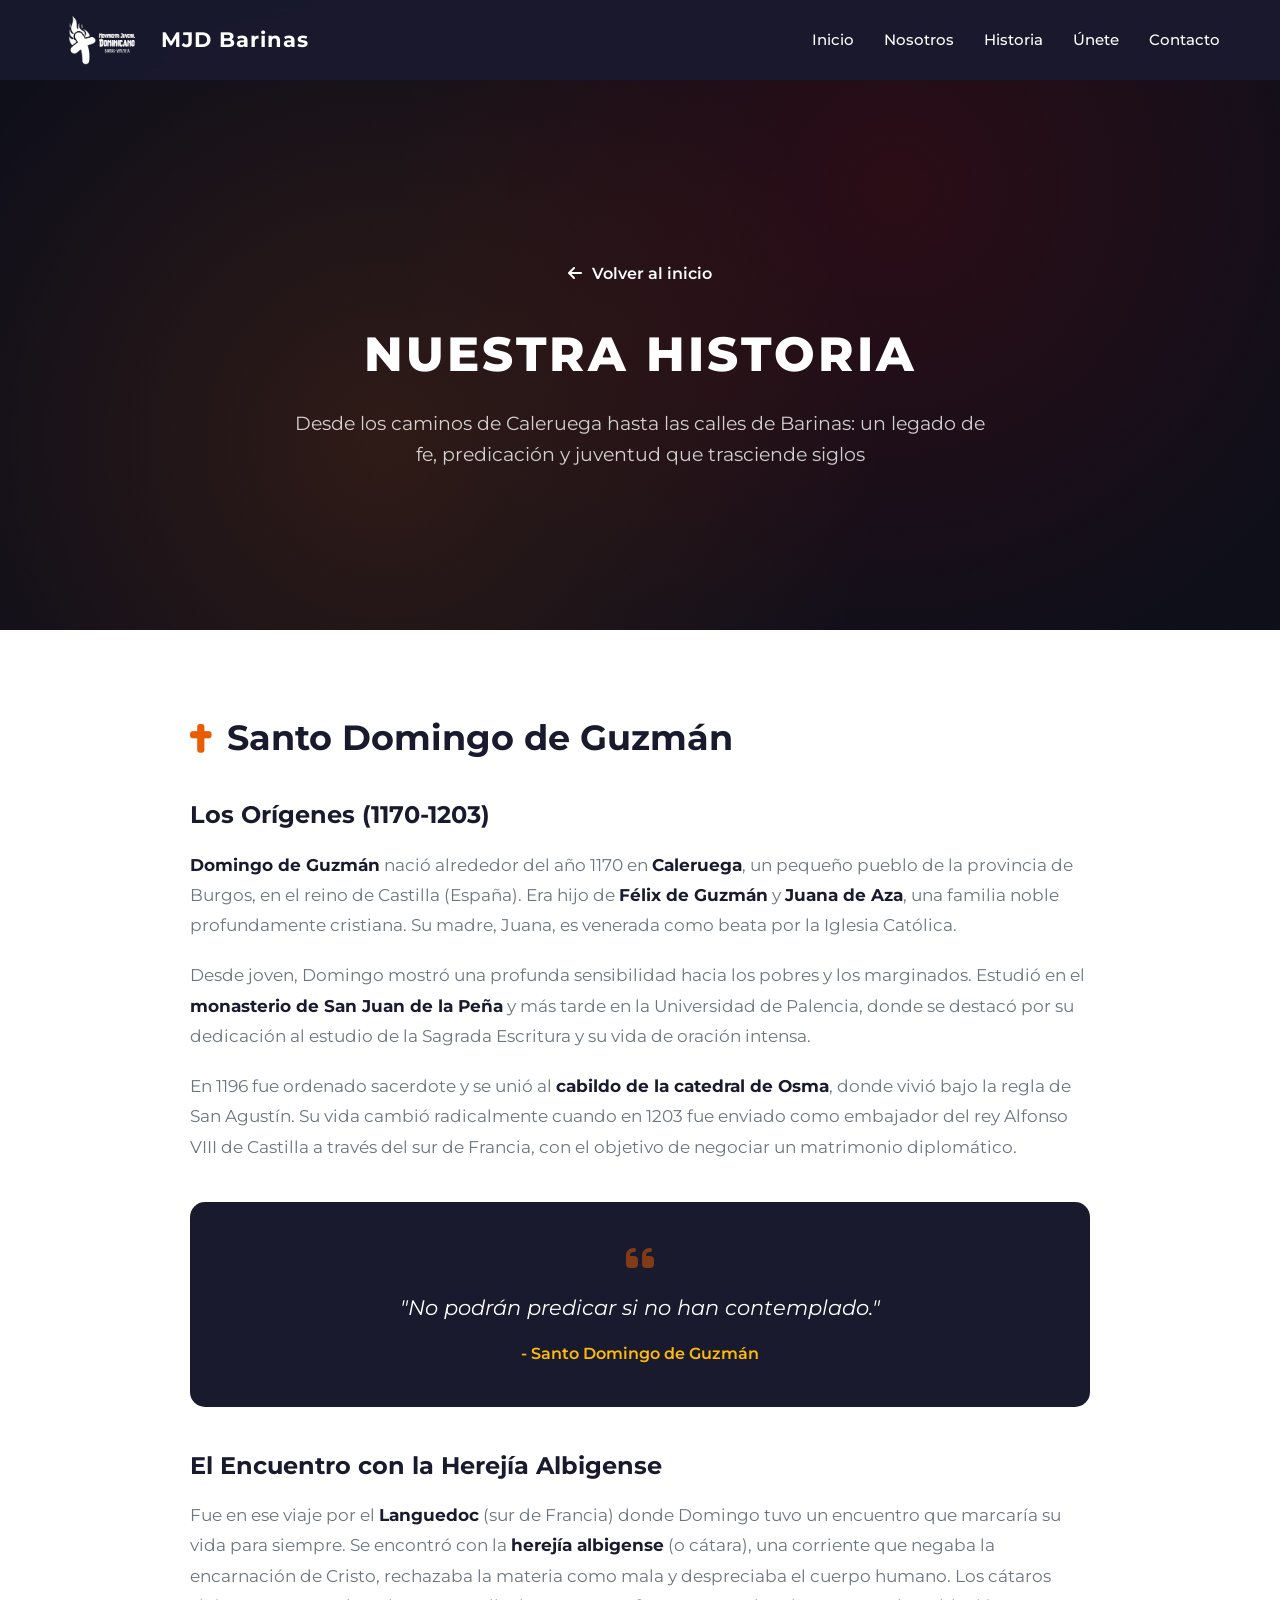
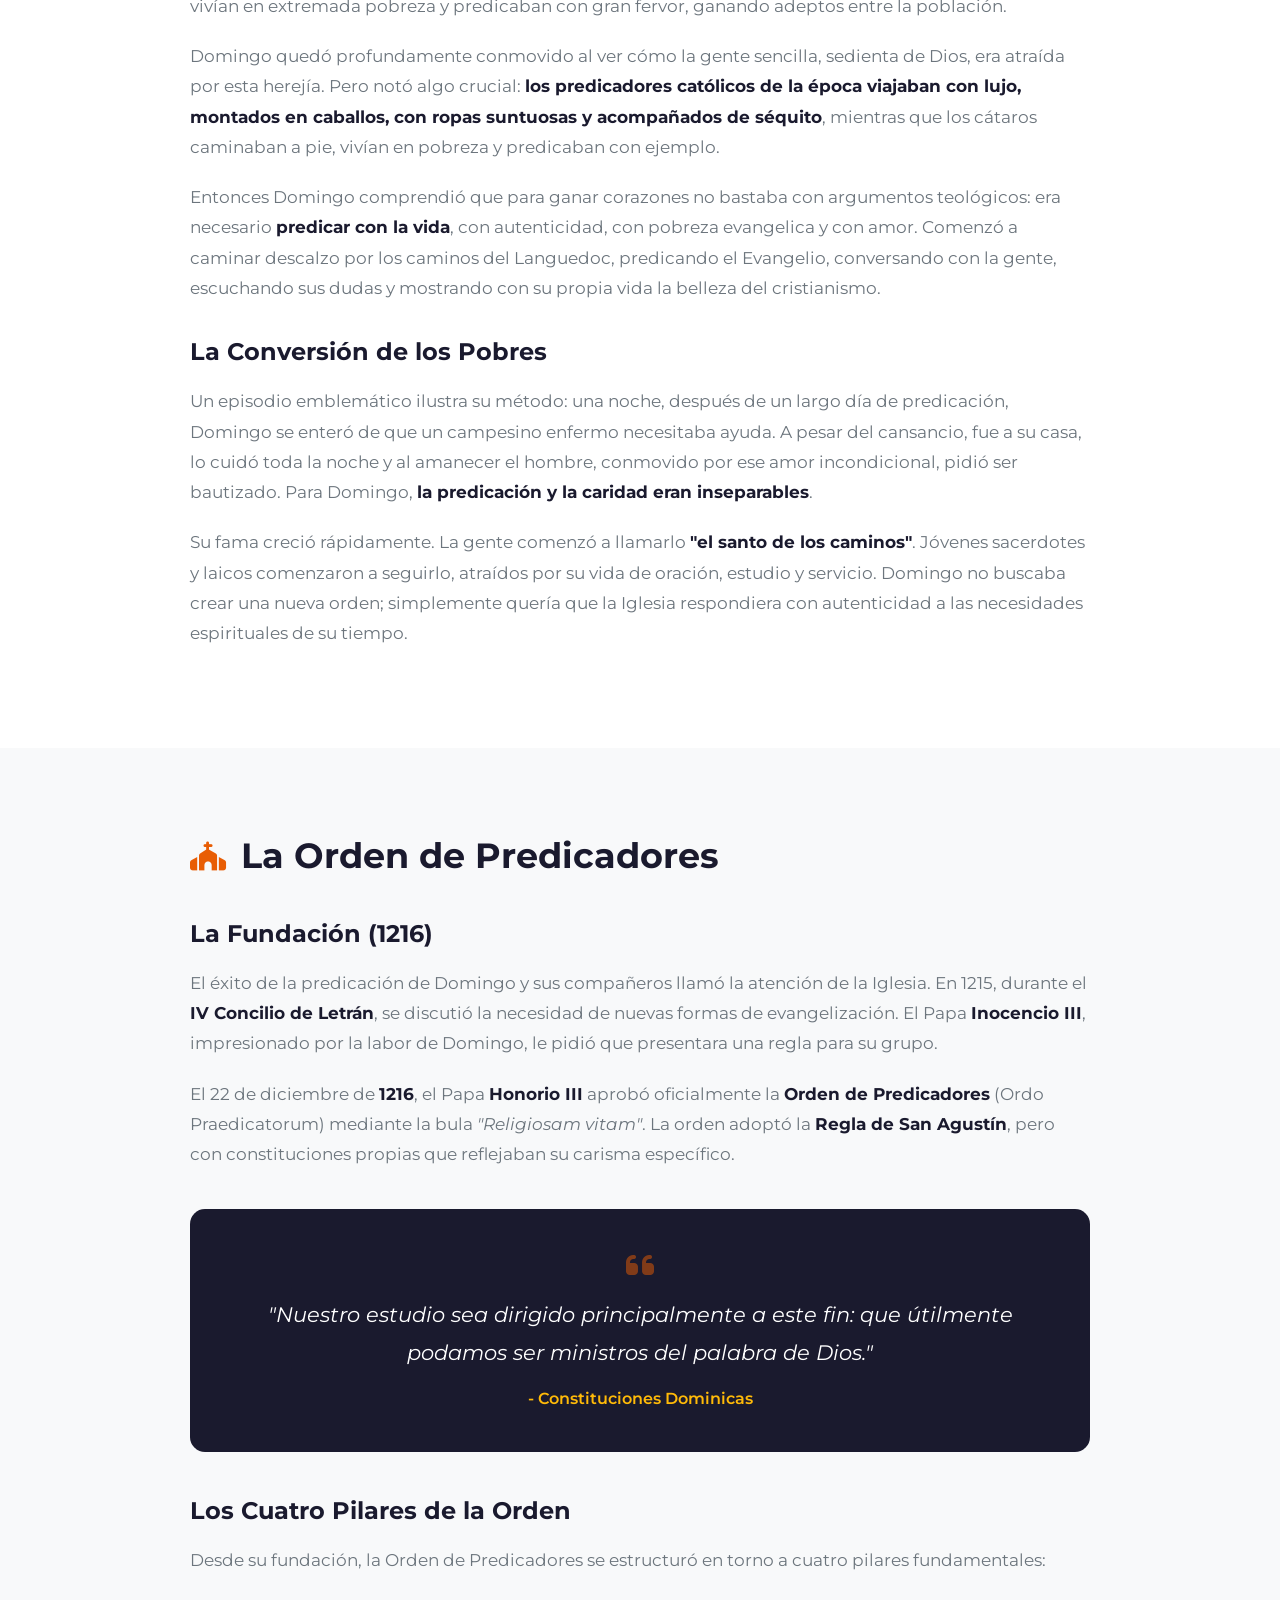
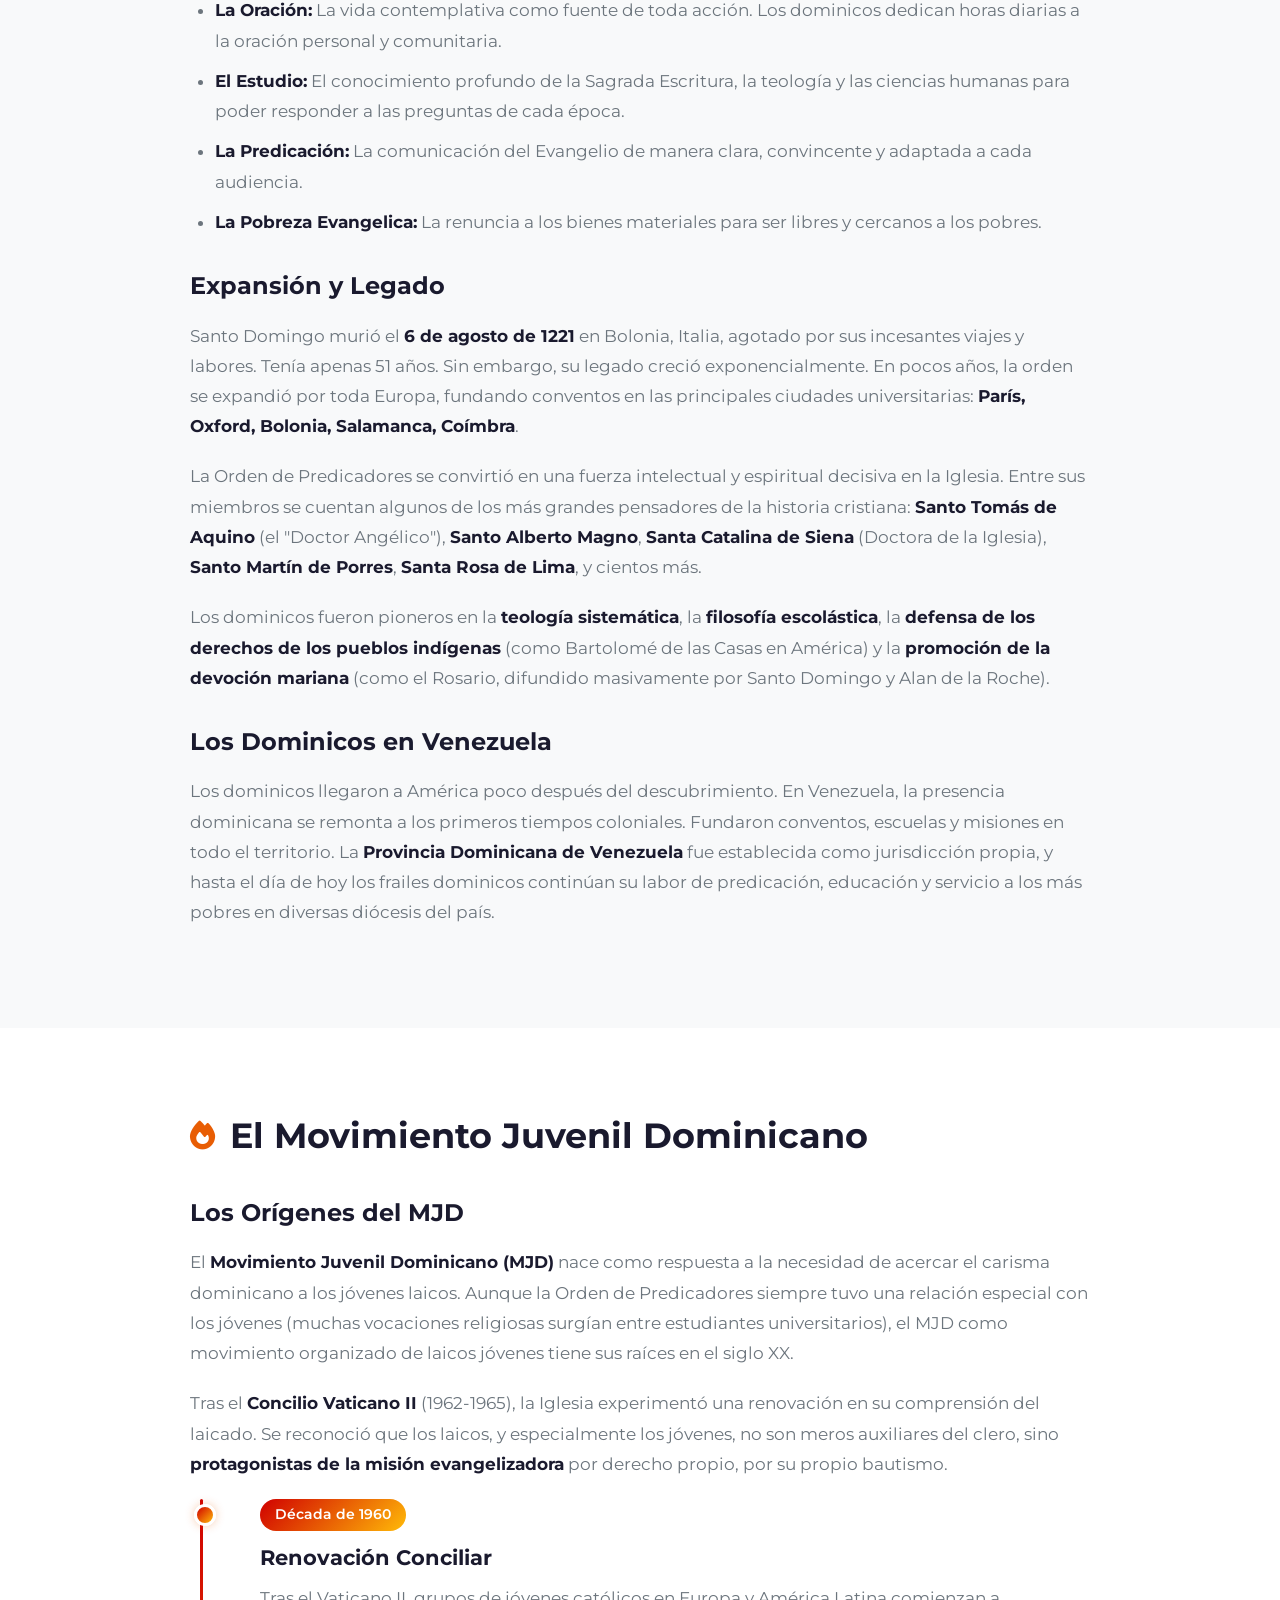
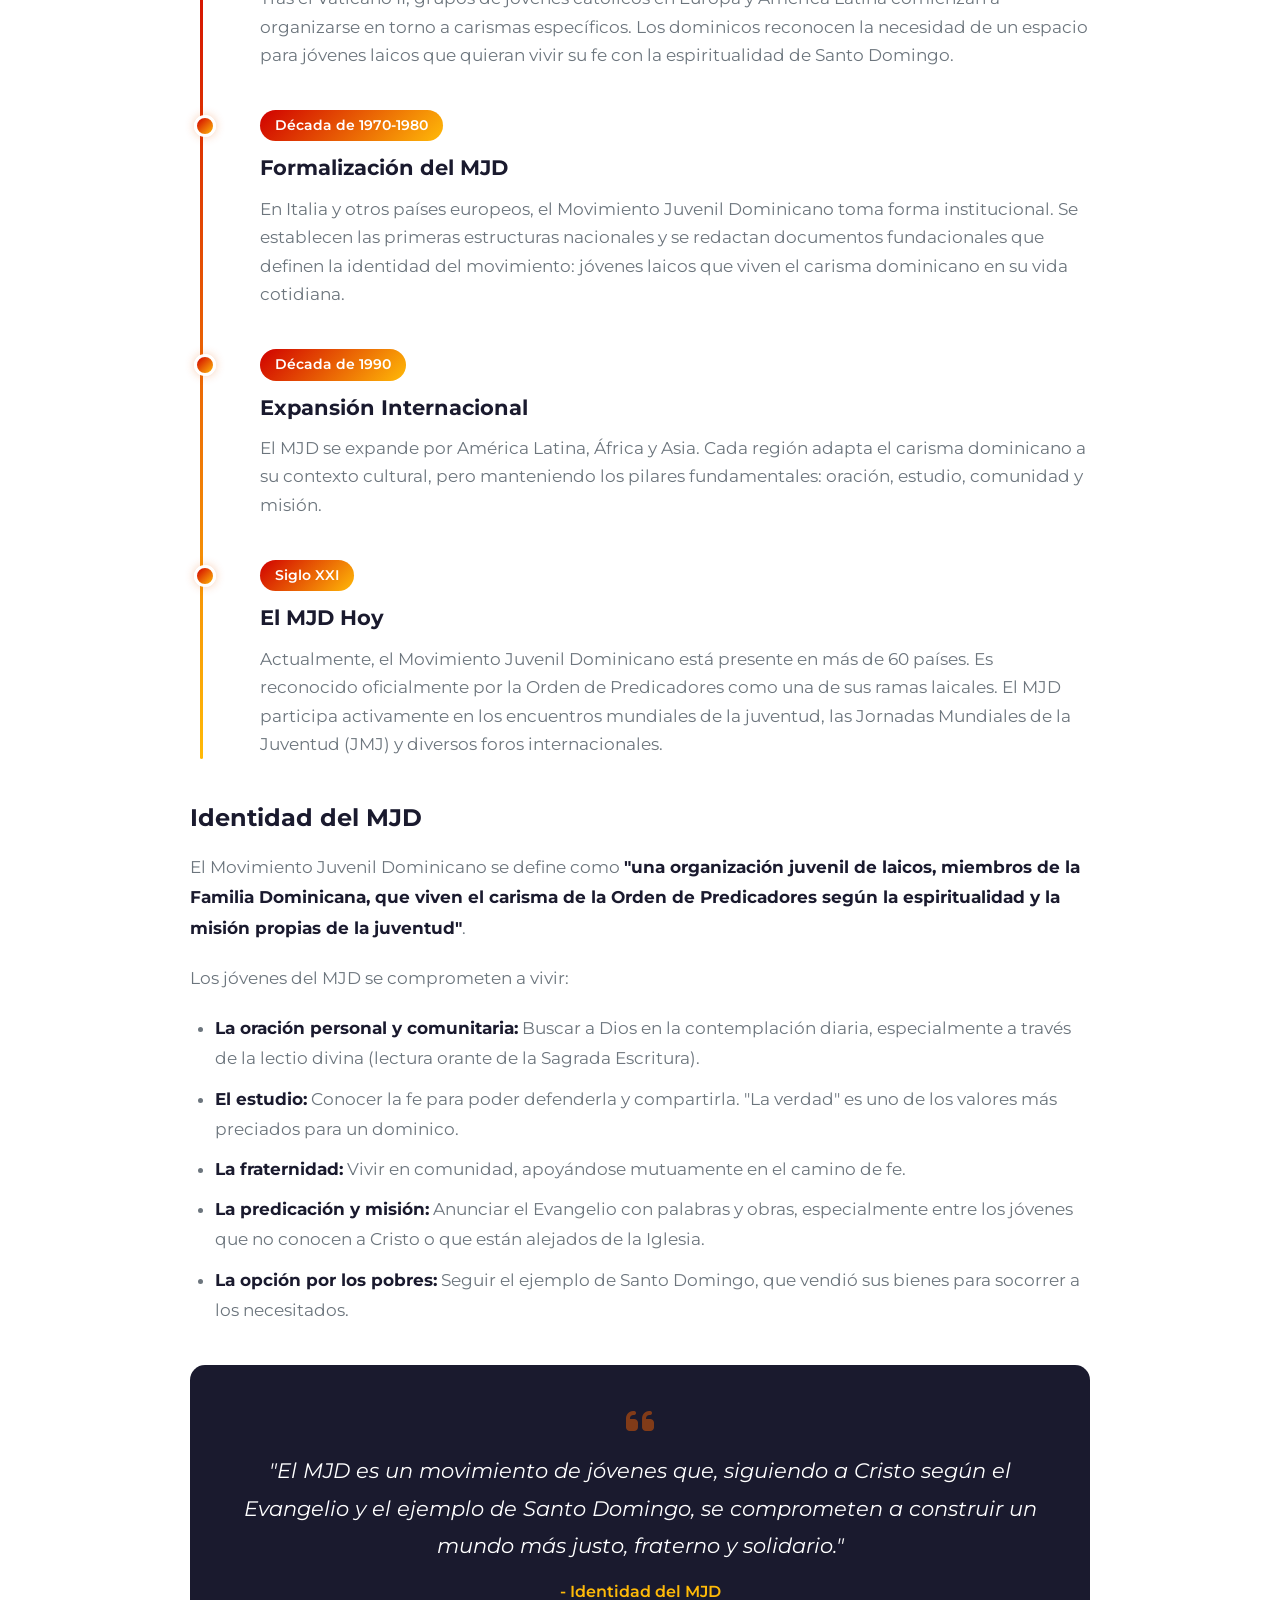
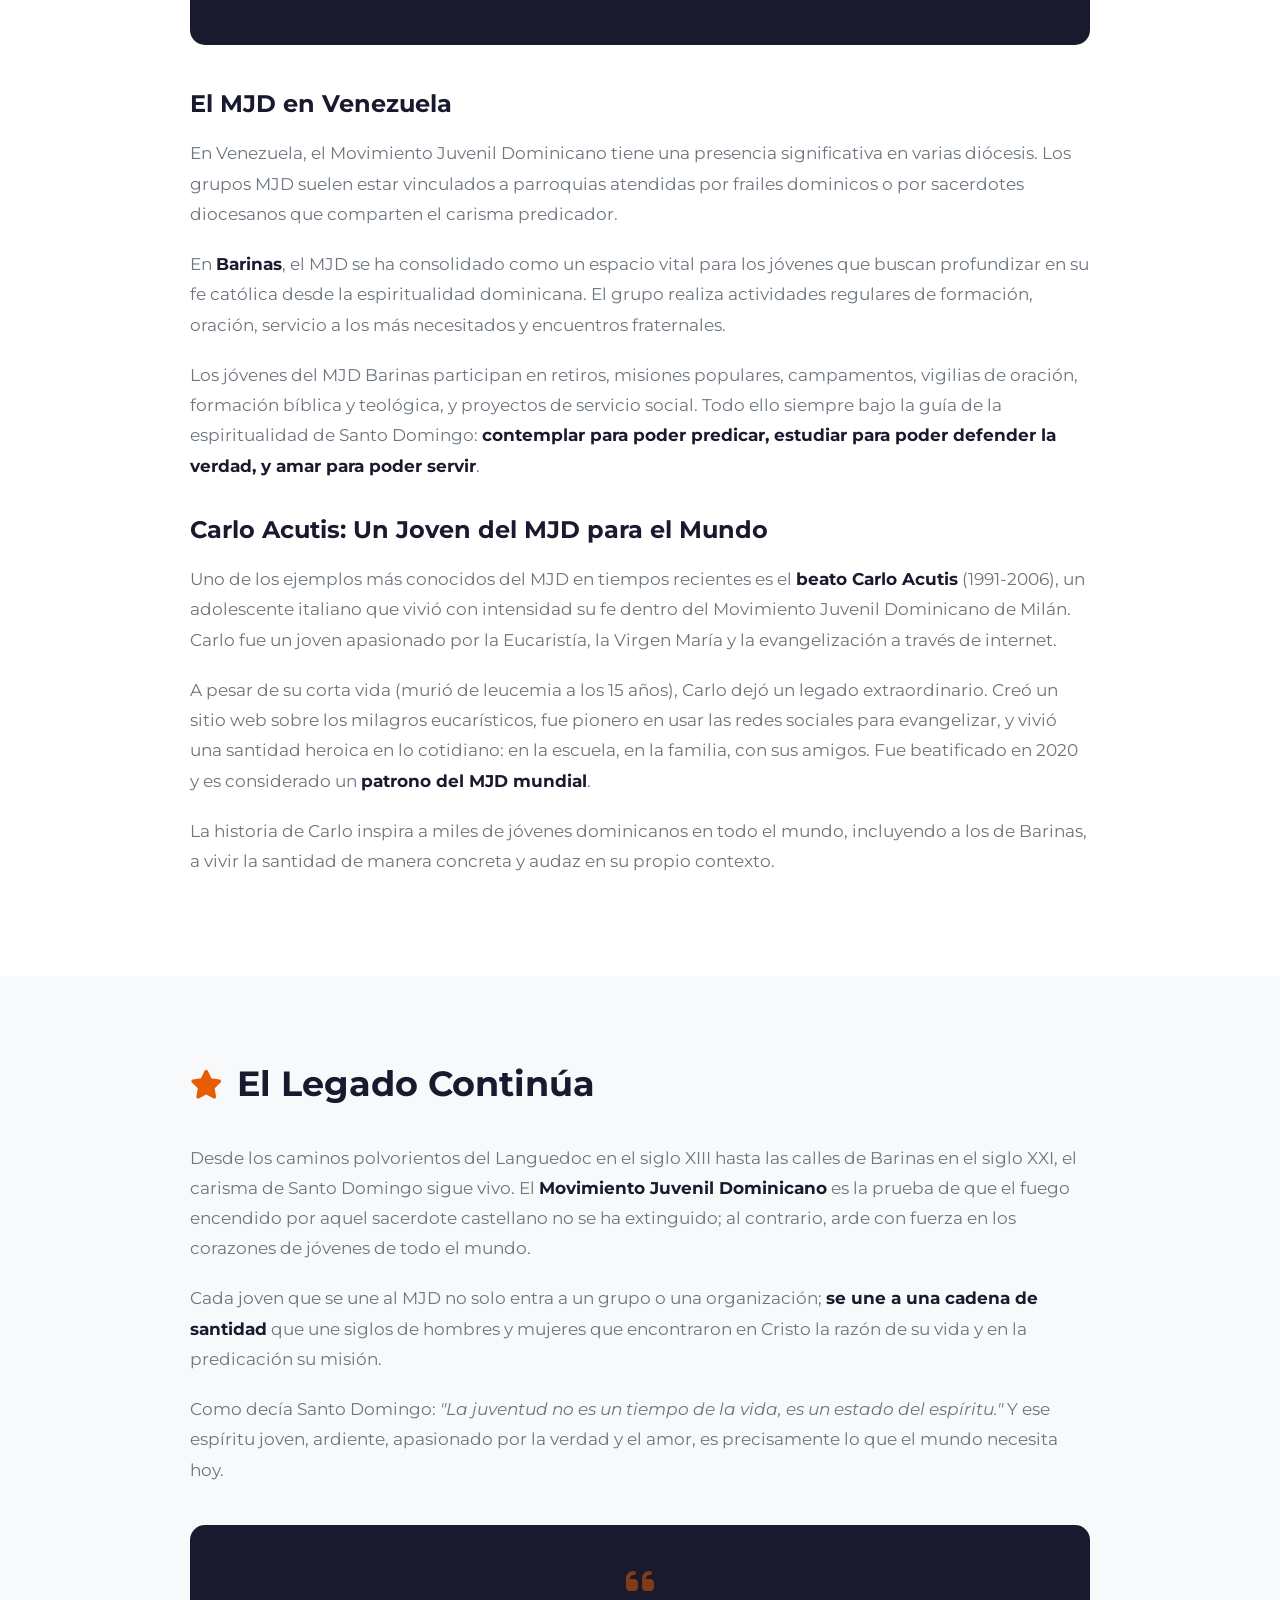
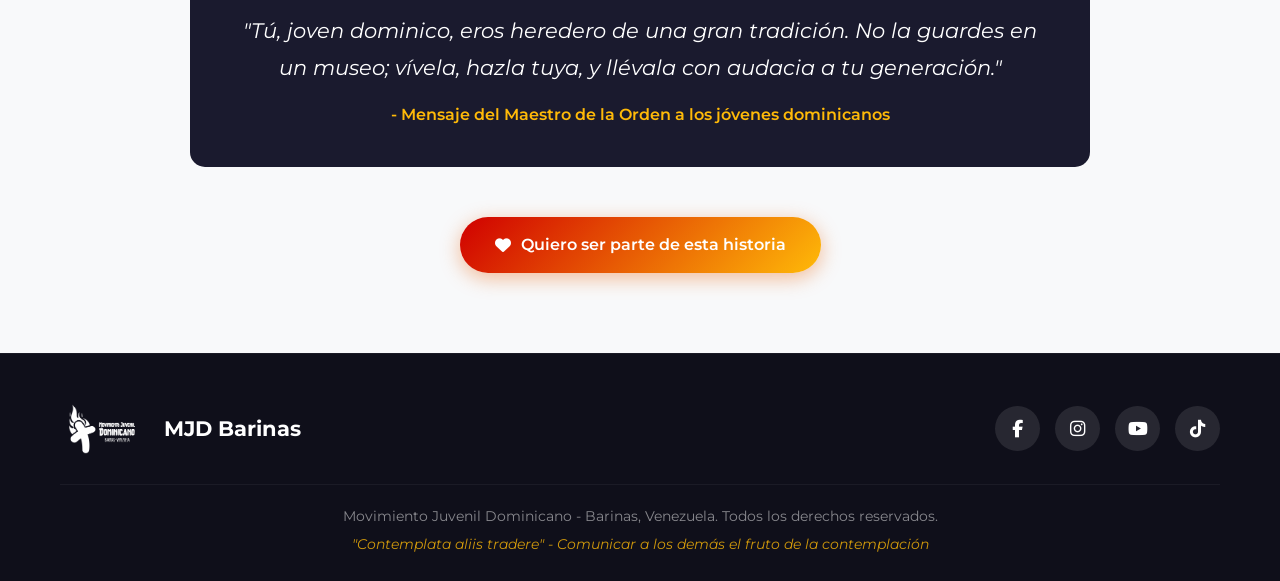
==== historia.html @ afd15b1e "Add files via upload" ====
<!DOCTYPE html>
<html lang="es">
<head>
    <meta charset="UTF-8">
    <meta name="viewport" content="width=device-width, initial-scale=1.0">
    <title>Historia - MJD Barinas</title>
    <link rel="stylesheet" href="styles.css">
    <link href="https://fonts.googleapis.com/css2?family=Montserrat:wght@300;400;600;700;800&display=swap" rel="stylesheet">
    <link rel="stylesheet" href="https://cdnjs.cloudflare.com/ajax/libs/font-awesome/6.4.0/css/all.min.css">
</head>
<body>
    <!-- Navegación -->
    <nav class="navbar">
        <div class="nav-container">
            <div class="nav-logo">
                <img src="Logo.png" alt="MJD Logo" class="logo-img">
                <span class="logo-text">MJD Barinas</span>
            </div>
            <ul class="nav-menu">
                <li><a href="index.html">Inicio</a></li>
                <li><a href="index.html#nosotros">Nosotros</a></li>
                <li><a href="historia.html">Historia</a></li>
                <li><a href="index.html#unirse">Únete</a></li>
                <li><a href="index.html#contacto">Contacto</a></li>
            </ul>
            <div class="hamburger">
                <span class="bar"></span>
                <span class="bar"></span>
                <span class="bar"></span>
            </div>
        </div>
    </nav>

    <!-- Hero de Historia -->
    <section class="historia-hero">
        <div class="hero-overlay"></div>
        <div class="historia-hero-content">
            <a href="index.html" class="back-btn">
                <i class="fas fa-arrow-left"></i> Volver al inicio
            </a>
            <h1>Nuestra Historia</h1>
            <p>Desde los caminos de Caleruega hasta las calles de Barinas: un legado de fe, predicación y juventud que trasciende siglos</p>
        </div>
    </section>

    <!-- Sección 1: Santo Domingo de Guzmán -->
    <section class="historia-section">
        <div class="container">
            <div class="historia-content">
                <h2><i class="fas fa-cross"></i> Santo Domingo de Guzmán</h2>
                
                <h3>Los Orígenes (1170-1203)</h3>
                <p>
                    <strong>Domingo de Guzmán</strong> nació alrededor del año 1170 en <strong>Caleruega</strong>, un pequeño pueblo de la provincia de Burgos, en el reino de Castilla (España). Era hijo de <strong>Félix de Guzmán</strong> y <strong>Juana de Aza</strong>, una familia noble profundamente cristiana. Su madre, Juana, es venerada como beata por la Iglesia Católica.
                </p>
                <p>
                    Desde joven, Domingo mostró una profunda sensibilidad hacia los pobres y los marginados. Estudió en el <strong>monasterio de San Juan de la Peña</strong> y más tarde en la Universidad de Palencia, donde se destacó por su dedicación al estudio de la Sagrada Escritura y su vida de oración intensa.
                </p>
                <p>
                    En 1196 fue ordenado sacerdote y se unió al <strong>cabildo de la catedral de Osma</strong>, donde vivió bajo la regla de San Agustín. Su vida cambió radicalmente cuando en 1203 fue enviado como embajador del rey Alfonso VIII de Castilla a través del sur de Francia, con el objetivo de negociar un matrimonio diplomático.
                </p>

                <div class="historia-quote">
                    <i class="fas fa-quote-left"></i>
                    <p>"No podrán predicar si no han contemplado."</p>
                    <span>- Santo Domingo de Guzmán</span>
                </div>

                <h3>El Encuentro con la Herejía Albigense</h3>
                <p>
                    Fue en ese viaje por el <strong>Languedoc</strong> (sur de Francia) donde Domingo tuvo un encuentro que marcaría su vida para siempre. Se encontró con la <strong>herejía albigense</strong> (o cátara), una corriente que negaba la encarnación de Cristo, rechazaba la materia como mala y despreciaba el cuerpo humano. Los cátaros vivían en extremada pobreza y predicaban con gran fervor, ganando adeptos entre la población.
                </p>
                <p>
                    Domingo quedó profundamente conmovido al ver cómo la gente sencilla, sedienta de Dios, era atraída por esta herejía. Pero notó algo crucial: <strong>los predicadores católicos de la época viajaban con lujo, montados en caballos, con ropas suntuosas y acompañados de séquito</strong>, mientras que los cátaros caminaban a pie, vivían en pobreza y predicaban con ejemplo.
                </p>
                <p>
                    Entonces Domingo comprendió que para ganar corazones no bastaba con argumentos teológicos: era necesario <strong>predicar con la vida</strong>, con autenticidad, con pobreza evangelica y con amor. Comenzó a caminar descalzo por los caminos del Languedoc, predicando el Evangelio, conversando con la gente, escuchando sus dudas y mostrando con su propia vida la belleza del cristianismo.
                </p>

                <h3>La Conversión de los Pobres</h3>
                <p>
                    Un episodio emblemático ilustra su método: una noche, después de un largo día de predicación, Domingo se enteró de que un campesino enfermo necesitaba ayuda. A pesar del cansancio, fue a su casa, lo cuidó toda la noche y al amanecer el hombre, conmovido por ese amor incondicional, pidió ser bautizado. Para Domingo, <strong>la predicación y la caridad eran inseparables</strong>.
                </p>
                <p>
                    Su fama creció rápidamente. La gente comenzó a llamarlo <strong>"el santo de los caminos"</strong>. Jóvenes sacerdotes y laicos comenzaron a seguirlo, atraídos por su vida de oración, estudio y servicio. Domingo no buscaba crear una nueva orden; simplemente quería que la Iglesia respondiera con autenticidad a las necesidades espirituales de su tiempo.
                </p>
            </div>
        </div>
    </section>

    <!-- Sección 2: La Orden de Predicadores -->
    <section class="historia-section">
        <div class="container">
            <div class="historia-content">
                <h2><i class="fas fa-church"></i> La Orden de Predicadores</h2>

                <h3>La Fundación (1216)</h3>
                <p>
                    El éxito de la predicación de Domingo y sus compañeros llamó la atención de la Iglesia. En 1215, durante el <strong>IV Concilio de Letrán</strong>, se discutió la necesidad de nuevas formas de evangelización. El Papa <strong>Inocencio III</strong>, impresionado por la labor de Domingo, le pidió que presentara una regla para su grupo.
                </p>
                <p>
                    El 22 de diciembre de <strong>1216</strong>, el Papa <strong>Honorio III</strong> aprobó oficialmente la <strong>Orden de Predicadores</strong> (Ordo Praedicatorum) mediante la bula <em>"Religiosam vitam"</em>. La orden adoptó la <strong>Regla de San Agustín</strong>, pero con constituciones propias que reflejaban su carisma específico.
                </p>

                <div class="historia-quote">
                    <i class="fas fa-quote-left"></i>
                    <p>"Nuestro estudio sea dirigido principalmente a este fin: que útilmente podamos ser ministros del palabra de Dios."</p>
                    <span>- Constituciones Dominicas</span>
                </div>

                <h3>Los Cuatro Pilares de la Orden</h3>
                <p>Desde su fundación, la Orden de Predicadores se estructuró en torno a cuatro pilares fundamentales:</p>
                <ul>
                    <li><strong>La Oración:</strong> La vida contemplativa como fuente de toda acción. Los dominicos dedican horas diarias a la oración personal y comunitaria.</li>
                    <li><strong>El Estudio:</strong> El conocimiento profundo de la Sagrada Escritura, la teología y las ciencias humanas para poder responder a las preguntas de cada época.</li>
                    <li><strong>La Predicación:</strong> La comunicación del Evangelio de manera clara, convincente y adaptada a cada audiencia.</li>
                    <li><strong>La Pobreza Evangelica:</strong> La renuncia a los bienes materiales para ser libres y cercanos a los pobres.</li>
                </ul>

                <h3>Expansión y Legado</h3>
                <p>
                    Santo Domingo murió el <strong>6 de agosto de 1221</strong> en Bolonia, Italia, agotado por sus incesantes viajes y labores. Tenía apenas 51 años. Sin embargo, su legado creció exponencialmente. En pocos años, la orden se expandió por toda Europa, fundando conventos en las principales ciudades universitarias: <strong>París, Oxford, Bolonia, Salamanca, Coímbra</strong>.
                </p>
                <p>
                    La Orden de Predicadores se convirtió en una fuerza intelectual y espiritual decisiva en la Iglesia. Entre sus miembros se cuentan algunos de los más grandes pensadores de la historia cristiana: <strong>Santo Tomás de Aquino</strong> (el "Doctor Angélico"), <strong>Santo Alberto Magno</strong>, <strong>Santa Catalina de Siena</strong> (Doctora de la Iglesia), <strong>Santo Martín de Porres</strong>, <strong>Santa Rosa de Lima</strong>, y cientos más.
                </p>
                <p>
                    Los dominicos fueron pioneros en la <strong>teología sistemática</strong>, la <strong>filosofía escolástica</strong>, la <strong>defensa de los derechos de los pueblos indígenas</strong> (como Bartolomé de las Casas en América) y la <strong>promoción de la devoción mariana</strong> (como el Rosario, difundido masivamente por Santo Domingo y Alan de la Roche).
                </p>

                <h3>Los Dominicos en Venezuela</h3>
                <p>
                    Los dominicos llegaron a América poco después del descubrimiento. En Venezuela, la presencia dominicana se remonta a los primeros tiempos coloniales. Fundaron conventos, escuelas y misiones en todo el territorio. La <strong>Provincia Dominicana de Venezuela</strong> fue establecida como jurisdicción propia, y hasta el día de hoy los frailes dominicos continúan su labor de predicación, educación y servicio a los más pobres en diversas diócesis del país.
                </p>
            </div>
        </div>
    </section>

    <!-- Sección 3: El Movimiento Juvenil Dominicano -->
    <section class="historia-section">
        <div class="container">
            <div class="historia-content">
                <h2><i class="fas fa-fire"></i> El Movimiento Juvenil Dominicano</h2>

                <h3>Los Orígenes del MJD</h3>
                <p>
                    El <strong>Movimiento Juvenil Dominicano (MJD)</strong> nace como respuesta a la necesidad de acercar el carisma dominicano a los jóvenes laicos. Aunque la Orden de Predicadores siempre tuvo una relación especial con los jóvenes (muchas vocaciones religiosas surgían entre estudiantes universitarios), el MJD como movimiento organizado de laicos jóvenes tiene sus raíces en el siglo XX.
                </p>
                <p>
                    Tras el <strong>Concilio Vaticano II</strong> (1962-1965), la Iglesia experimentó una renovación en su comprensión del laicado. Se reconoció que los laicos, y especialmente los jóvenes, no son meros auxiliares del clero, sino <strong>protagonistas de la misión evangelizadora</strong> por derecho propio, por su propio bautismo.
                </p>

                <div class="historia-timeline">
                    <div class="historia-timeline-item">
                        <span class="year">Década de 1960</span>
                        <h4>Renovación Conciliar</h4>
                        <p>Tras el Vaticano II, grupos de jóvenes católicos en Europa y América Latina comienzan a organizarse en torno a carismas específicos. Los dominicos reconocen la necesidad de un espacio para jóvenes laicos que quieran vivir su fe con la espiritualidad de Santo Domingo.</p>
                    </div>
                    <div class="historia-timeline-item">
                        <span class="year">Década de 1970-1980</span>
                        <h4>Formalización del MJD</h4>
                        <p>En Italia y otros países europeos, el Movimiento Juvenil Dominicano toma forma institucional. Se establecen las primeras estructuras nacionales y se redactan documentos fundacionales que definen la identidad del movimiento: jóvenes laicos que viven el carisma dominicano en su vida cotidiana.</p>
                    </div>
                    <div class="historia-timeline-item">
                        <span class="year">Década de 1990</span>
                        <h4>Expansión Internacional</h4>
                        <p>El MJD se expande por América Latina, África y Asia. Cada región adapta el carisma dominicano a su contexto cultural, pero manteniendo los pilares fundamentales: oración, estudio, comunidad y misión.</p>
                    </div>
                    <div class="historia-timeline-item">
                        <span class="year">Siglo XXI</span>
                        <h4>El MJD Hoy</h4>
                        <p>Actualmente, el Movimiento Juvenil Dominicano está presente en más de 60 países. Es reconocido oficialmente por la Orden de Predicadores como una de sus ramas laicales. El MJD participa activamente en los encuentros mundiales de la juventud, las Jornadas Mundiales de la Juventud (JMJ) y diversos foros internacionales.</p>
                    </div>
                </div>

                <h3>Identidad del MJD</h3>
                <p>
                    El Movimiento Juvenil Dominicano se define como <strong>"una organización juvenil de laicos, miembros de la Familia Dominicana, que viven el carisma de la Orden de Predicadores según la espiritualidad y la misión propias de la juventud"</strong>.
                </p>
                <p>Los jóvenes del MJD se comprometen a vivir:</p>
                <ul>
                    <li><strong>La oración personal y comunitaria:</strong> Buscar a Dios en la contemplación diaria, especialmente a través de la lectio divina (lectura orante de la Sagrada Escritura).</li>
                    <li><strong>El estudio:</strong> Conocer la fe para poder defenderla y compartirla. "La verdad" es uno de los valores más preciados para un dominico.</li>
                    <li><strong>La fraternidad:</strong> Vivir en comunidad, apoyándose mutuamente en el camino de fe.</li>
                    <li><strong>La predicación y misión:</strong> Anunciar el Evangelio con palabras y obras, especialmente entre los jóvenes que no conocen a Cristo o que están alejados de la Iglesia.</li>
                    <li><strong>La opción por los pobres:</strong> Seguir el ejemplo de Santo Domingo, que vendió sus bienes para socorrer a los necesitados.</li>
                </ul>

                <div class="historia-quote">
                    <i class="fas fa-quote-left"></i>
                    <p>"El MJD es un movimiento de jóvenes que, siguiendo a Cristo según el Evangelio y el ejemplo de Santo Domingo, se comprometen a construir un mundo más justo, fraterno y solidario."</p>
                    <span>- Identidad del MJD</span>
                </div>

                <h3>El MJD en Venezuela</h3>
                <p>
                    En Venezuela, el Movimiento Juvenil Dominicano tiene una presencia significativa en varias diócesis. Los grupos MJD suelen estar vinculados a parroquias atendidas por frailes dominicos o por sacerdotes diocesanos que comparten el carisma predicador.
                </p>
                <p>
                    En <strong>Barinas</strong>, el MJD se ha consolidado como un espacio vital para los jóvenes que buscan profundizar en su fe católica desde la espiritualidad dominicana. El grupo realiza actividades regulares de formación, oración, servicio a los más necesitados y encuentros fraternales.
                </p>
                <p>
                    Los jóvenes del MJD Barinas participan en retiros, misiones populares, campamentos, vigilias de oración, formación bíblica y teológica, y proyectos de servicio social. Todo ello siempre bajo la guía de la espiritualidad de Santo Domingo: <strong>contemplar para poder predicar, estudiar para poder defender la verdad, y amar para poder servir</strong>.
                </p>

                <h3>Carlo Acutis: Un Joven del MJD para el Mundo</h3>
                <p>
                    Uno de los ejemplos más conocidos del MJD en tiempos recientes es el <strong>beato Carlo Acutis</strong> (1991-2006), un adolescente italiano que vivió con intensidad su fe dentro del Movimiento Juvenil Dominicano de Milán. Carlo fue un joven apasionado por la Eucaristía, la Virgen María y la evangelización a través de internet.
                </p>
                <p>
                    A pesar de su corta vida (murió de leucemia a los 15 años), Carlo dejó un legado extraordinario. Creó un sitio web sobre los milagros eucarísticos, fue pionero en usar las redes sociales para evangelizar, y vivió una santidad heroica en lo cotidiano: en la escuela, en la familia, con sus amigos. Fue beatificado en 2020 y es considerado un <strong>patrono del MJD mundial</strong>.
                </p>
                <p>
                    La historia de Carlo inspira a miles de jóvenes dominicanos en todo el mundo, incluyendo a los de Barinas, a vivir la santidad de manera concreta y audaz en su propio contexto.
                </p>
            </div>
        </div>
    </section>

    <!-- Sección 4: El Legado Continúa -->
    <section class="historia-section">
        <div class="container">
            <div class="historia-content">
                <h2><i class="fas fa-star"></i> El Legado Continúa</h2>
                
                <p>
                    Desde los caminos polvorientos del Languedoc en el siglo XIII hasta las calles de Barinas en el siglo XXI, el carisma de Santo Domingo sigue vivo. El <strong>Movimiento Juvenil Dominicano</strong> es la prueba de que el fuego encendido por aquel sacerdote castellano no se ha extinguido; al contrario, arde con fuerza en los corazones de jóvenes de todo el mundo.
                </p>
                <p>
                    Cada joven que se une al MJD no solo entra a un grupo o una organización; <strong>se une a una cadena de santidad</strong> que une siglos de hombres y mujeres que encontraron en Cristo la razón de su vida y en la predicación su misión.
                </p>
                <p>
                    Como decía Santo Domingo: <em>"La juventud no es un tiempo de la vida, es un estado del espíritu."</em> Y ese espíritu joven, ardiente, apasionado por la verdad y el amor, es precisamente lo que el mundo necesita hoy.
                </p>

                <div class="historia-quote">
                    <i class="fas fa-quote-left"></i>
                    <p>"Tú, joven dominico, eros heredero de una gran tradición. No la guardes en un museo; vívela, hazla tuya, y llévala con audacia a tu generación."</p>
                    <span>- Mensaje del Maestro de la Orden a los jóvenes dominicanos</span>
                </div>

                <div style="text-align: center; margin-top: 50px;">
                    <a href="index.html#unirse" class="btn btn-primary">
                        <i class="fas fa-heart"></i> Quiero ser parte de esta historia
                    </a>
                </div>
            </div>
        </div>
    </section>

    <!-- Footer -->
    <footer class="footer">
        <div class="container">
            <div class="footer-content">
                <div class="footer-logo">
                    <img src="Logo.png" alt="MJD Logo">
                    <span>MJD Barinas</span>
                </div>
                <div class="footer-social">
                    <a href="#"><i class="fab fa-facebook-f"></i></a>
                    <a href="#"><i class="fab fa-instagram"></i></a>
                    <a href="#"><i class="fab fa-youtube"></i></a>
                    <a href="#"><i class="fab fa-tiktok"></i></a>
                </div>
            </div>
            <div class="footer-bottom">
                <p> Movimiento Juvenil Dominicano - Barinas, Venezuela. Todos los derechos reservados.</p>
                <p class="footer-quote">"Contemplata aliis tradere" - Comunicar a los demás el fruto de la contemplación</p>
            </div>
        </div>
    </footer>

    <script src="script.js"></script>
</body>
</html>
---- styles.css ----
/* Reset y Base */
* {
    margin: 0;
    padding: 0;
    box-sizing: border-box;
}

:root {
    --primary: #e85d04;
    --primary-dark: #d00000;
    --secondary: #ffba08;
    --dark: #1a1a2e;
    --darker: #0f0f1a;
    --light: #f8f9fa;
    --gray: #6c757d;
    --white: #ffffff;
    --gradient-fire: linear-gradient(135deg, #d00000 0%, #e85d04 50%, #ffba08 100%);
    --shadow: 0 10px 40px rgba(0,0,0,0.15);
    --shadow-hover: 0 20px 60px rgba(232, 93, 4, 0.25);
}

html {
    scroll-behavior: smooth;
}

body {
    font-family: 'Montserrat', sans-serif;
    line-height: 1.6;
    color: var(--dark);
    overflow-x: hidden;
}

.container {
    max-width: 1200px;
    margin: 0 auto;
    padding: 0 20px;
}

/* Navegación */
.navbar {
    position: fixed;
    top: 0;
    left: 0;
    width: 100%;
    background: rgba(26, 26, 46, 0.95);
    backdrop-filter: blur(10px);
    z-index: 1000;
    padding: 15px 0;
    transition: all 0.3s ease;
}

.nav-container {
    max-width: 1200px;
    margin: 0 auto;
    padding: 0 20px;
    display: flex;
    justify-content: space-between;
    align-items: center;
}

.nav-logo {
    display: flex;
    align-items: center;
    gap: 12px;
}

.logo-img {
    height: 50px;
    width: auto;
    filter: brightness(0) invert(1);
}

.logo-text {
    color: var(--white);
    font-weight: 700;
    font-size: 1.3rem;
    letter-spacing: 1px;
}

.nav-menu {
    display: flex;
    list-style: none;
    gap: 30px;
}

.nav-menu a {
    color: var(--white);
    text-decoration: none;
    font-weight: 500;
    font-size: 0.95rem;
    position: relative;
    transition: color 0.3s ease;
}

.nav-menu a::after {
    content: '';
    position: absolute;
    bottom: -5px;
    left: 0;
    width: 0;
    height: 2px;
    background: var(--gradient-fire);
    transition: width 0.3s ease;
}

.nav-menu a:hover {
    color: var(--secondary);
}

.nav-menu a:hover::after {
    width: 100%;
}

.hamburger {
    display: none;
    cursor: pointer;
}

.bar {
    display: block;
    width: 25px;
    height: 3px;
    margin: 5px auto;
    background: var(--white);
    border-radius: 3px;
    transition: all 0.3s ease;
}

/* Hero Section */
.hero {
    min-height: 100vh;
    display: flex;
    align-items: center;
    justify-content: center;
    position: relative;
    background: var(--darker);
    overflow: hidden;
}

.hero::before {
    content: '';
    position: absolute;
    top: 0;
    left: 0;
    width: 100%;
    height: 100%;
    background: 
        radial-gradient(circle at 20% 80%, rgba(232, 93, 4, 0.15) 0%, transparent 50%),
        radial-gradient(circle at 80% 20%, rgba(208, 0, 0, 0.15) 0%, transparent 50%),
        radial-gradient(circle at 50% 50%, rgba(255, 186, 8, 0.05) 0%, transparent 70%);
}

.hero-overlay {
    position: absolute;
    top: 0;
    left: 0;
    width: 100%;
    height: 100%;
    background: url('data:image/svg+xml,<svg xmlns="http://www.w3.org/2000/svg" viewBox="0 0 100 100"><circle cx="50" cy="50" r="1" fill="rgba(255,255,255,0.03)"/></svg>');
    background-size: 50px 50px;
}

.hero-content {
    position: relative;
    z-index: 2;
    text-align: center;
    padding: 100px 20px 60px;
    max-width: 900px;
}

.hero-logo {
    margin-bottom: 30px;
    animation: fadeInDown 1s ease;
}

.hero-logo img {
    max-height: 200px;
    width: auto;
    filter: drop-shadow(0 0 30px rgba(232, 93, 4, 0.4));
}

.hero-title {
    font-size: 3.5rem;
    font-weight: 800;
    color: var(--white);
    margin-bottom: 10px;
    text-transform: uppercase;
    letter-spacing: 3px;
    animation: fadeInUp 1s ease 0.2s both;
    text-shadow: 0 0 40px rgba(232, 93, 4, 0.3);
}

.hero-subtitle {
    font-size: 1.8rem;
    font-weight: 300;
    color: var(--secondary);
    margin-bottom: 25px;
    animation: fadeInUp 1s ease 0.4s both;
}

.hero-text {
    font-size: 1.2rem;
    color: rgba(255,255,255,0.8);
    max-width: 600px;
    margin: 0 auto 40px;
    line-height: 1.8;
    animation: fadeInUp 1s ease 0.6s both;
    font-style: italic;
}

.hero-buttons {
    display: flex;
    gap: 20px;
    justify-content: center;
    flex-wrap: wrap;
    animation: fadeInUp 1s ease 0.8s both;
}

.btn {
    display: inline-flex;
    align-items: center;
    gap: 10px;
    padding: 15px 35px;
    border-radius: 50px;
    font-weight: 600;
    font-size: 1rem;
    text-decoration: none;
    transition: all 0.3s ease;
    cursor: pointer;
    border: none;
    font-family: 'Montserrat', sans-serif;
}

.btn-primary {
    background: var(--gradient-fire);
    color: var(--white);
    box-shadow: 0 5px 20px rgba(232, 93, 4, 0.4);
}

.btn-primary:hover {
    transform: translateY(-3px);
    box-shadow: var(--shadow-hover);
}

.btn-secondary {
    background: transparent;
    color: var(--white);
    border: 2px solid var(--white);
}

.btn-secondary:hover {
    background: var(--white);
    color: var(--dark);
    transform: translateY(-3px);
}

.btn-full {
    width: 100%;
    justify-content: center;
}

.scroll-indicator {
    position: absolute;
    bottom: 30px;
    left: 50%;
    transform: translateX(-50%);
    color: var(--white);
    font-size: 1.5rem;
    animation: bounce 2s infinite;
    cursor: pointer;
}

/* Sections General */
.section {
    padding: 100px 0;
}

.section-header {
    text-align: center;
    margin-bottom: 60px;
}

.section-header.light {
    color: var(--white);
}

.section-tag {
    display: inline-block;
    padding: 8px 20px;
    background: rgba(232, 93, 4, 0.1);
    color: var(--primary);
    border-radius: 50px;
    font-size: 0.85rem;
    font-weight: 600;
    text-transform: uppercase;
    letter-spacing: 2px;
    margin-bottom: 15px;
}

.section-header.light .section-tag {
    background: rgba(255,255,255,0.1);
    color: var(--secondary);
}

.section-title {
    font-size: 2.8rem;
    font-weight: 700;
    margin-bottom: 15px;
    color: var(--dark);
}

.section-header.light .section-title {
    color: var(--white);
}

.section-desc {
    font-size: 1.1rem;
    color: var(--gray);
    max-width: 600px;
    margin: 0 auto;
}

.section-header.light .section-desc {
    color: rgba(255,255,255,0.7);
}

/* About Section */
.about {
    background: var(--light);
}

.about-grid {
    display: grid;
    grid-template-columns: repeat(auto-fit, minmax(260px, 1fr));
    gap: 30px;
}

.about-card {
    background: var(--white);
    padding: 40px 30px;
    border-radius: 20px;
    text-align: center;
    transition: all 0.3s ease;
    box-shadow: var(--shadow);
}

.about-card:hover {
    transform: translateY(-10px);
    box-shadow: var(--shadow-hover);
}

.about-icon {
    width: 80px;
    height: 80px;
    background: var(--gradient-fire);
    border-radius: 50%;
    display: flex;
    align-items: center;
    justify-content: center;
    margin: 0 auto 25px;
    font-size: 2rem;
    color: var(--white);
}

.about-card h3 {
    font-size: 1.3rem;
    margin-bottom: 15px;
    color: var(--dark);
}

.about-card p {
    color: var(--gray);
    font-size: 0.95rem;
    line-height: 1.7;
}

/* Santo Domingo Section */
.santo-domingo {
    background: var(--darker);
    position: relative;
    overflow: hidden;
}

.santo-domingo::before {
    content: '';
    position: absolute;
    top: 0;
    left: 0;
    width: 100%;
    height: 100%;
    background: 
        radial-gradient(circle at 10% 50%, rgba(208, 0, 0, 0.1) 0%, transparent 40%),
        radial-gradient(circle at 90% 50%, rgba(232, 93, 4, 0.1) 0%, transparent 40%);
}

.santo-domingo-content {
    position: relative;
    z-index: 2;
    display: grid;
    grid-template-columns: 1fr 1fr;
    gap: 60px;
    align-items: center;
}

.santo-domingo-text {
    color: rgba(255,255,255,0.85);
}

.santo-domingo-text p {
    font-size: 1.05rem;
    line-height: 1.8;
    margin-bottom: 20px;
}

.santo-domingo-text strong {
    color: var(--white);
}

.santo-domingo-text em {
    color: var(--secondary);
    font-style: italic;
}

.santo-domingo-intro {
    font-size: 1.15rem !important;
}

.santo-domingo-quote {
    background: rgba(255,255,255,0.05);
    padding: 25px 30px;
    border-radius: 15px;
    border-left: 4px solid var(--primary);
    margin-top: 30px;
    position: relative;
}

.santo-domingo-quote i {
    font-size: 1.5rem;
    color: var(--primary);
    opacity: 0.5;
    margin-bottom: 10px;
    display: block;
}

.santo-domingo-quote p {
    font-size: 1.2rem;
    font-style: italic;
    color: var(--white);
    margin-bottom: 10px;
}

.santo-domingo-quote span {
    color: var(--secondary);
    font-weight: 600;
    font-size: 0.95rem;
}

.santo-domingo-cta {
    display: flex;
    justify-content: center;
}

.cta-card {
    background: rgba(255,255,255,0.05);
    backdrop-filter: blur(10px);
    padding: 50px 40px;
    border-radius: 20px;
    border: 1px solid rgba(255,255,255,0.1);
    text-align: center;
    max-width: 400px;
    transition: all 0.3s ease;
}

.cta-card:hover {
    background: rgba(255,255,255,0.08);
    transform: translateY(-5px);
}

.cta-card > i {
    font-size: 3rem;
    color: var(--secondary);
    margin-bottom: 20px;
}

.cta-card h3 {
    color: var(--white);
    font-size: 1.5rem;
    margin-bottom: 15px;
}

.cta-card p {
    color: rgba(255,255,255,0.7);
    font-size: 1rem;
    line-height: 1.6;
    margin-bottom: 25px;
}

/* Historia Page Styles */
.historia-hero {
    min-height: 70vh;
    display: flex;
    align-items: center;
    justify-content: center;
    position: relative;
    background: var(--darker);
    overflow: hidden;
    padding-top: 100px;
}

.historia-hero::before {
    content: '';
    position: absolute;
    top: 0;
    left: 0;
    width: 100%;
    height: 100%;
    background: 
        radial-gradient(circle at 30% 70%, rgba(232, 93, 4, 0.15) 0%, transparent 50%),
        radial-gradient(circle at 70% 30%, rgba(208, 0, 0, 0.15) 0%, transparent 50%);
}

.historia-hero-content {
    position: relative;
    z-index: 2;
    text-align: center;
    padding: 60px 20px;
    max-width: 900px;
}

.historia-hero-content h1 {
    font-size: 3rem;
    font-weight: 800;
    color: var(--white);
    margin-bottom: 15px;
    text-transform: uppercase;
    letter-spacing: 3px;
}

.historia-hero-content p {
    font-size: 1.2rem;
    color: rgba(255,255,255,0.8);
    max-width: 700px;
    margin: 0 auto;
}

.historia-section {
    padding: 80px 0;
}

.historia-section:nth-child(even) {
    background: var(--light);
}

.historia-section:nth-child(odd) {
    background: var(--white);
}

.historia-content {
    max-width: 900px;
    margin: 0 auto;
}

.historia-content h2 {
    font-size: 2.2rem;
    color: var(--dark);
    margin-bottom: 30px;
    display: flex;
    align-items: center;
    gap: 15px;
}

.historia-content h2 i {
    color: var(--primary);
    font-size: 1.8rem;
}

.historia-content h3 {
    font-size: 1.5rem;
    color: var(--dark);
    margin: 30px 0 15px;
}

.historia-content p {
    font-size: 1.05rem;
    line-height: 1.8;
    color: var(--gray);
    margin-bottom: 20px;
}

.historia-content strong {
    color: var(--dark);
}

.historia-content ul {
    margin: 20px 0;
    padding-left: 25px;
}

.historia-content ul li {
    font-size: 1.05rem;
    line-height: 1.8;
    color: var(--gray);
    margin-bottom: 10px;
}

.historia-quote {
    background: var(--dark);
    padding: 40px;
    border-radius: 15px;
    margin: 40px 0;
    text-align: center;
}

.historia-quote i {
    font-size: 2rem;
    color: var(--primary);
    margin-bottom: 15px;
    opacity: 0.5;
}

.historia-quote p {
    font-size: 1.3rem;
    font-style: italic;
    color: var(--white);
    margin-bottom: 15px;
}

.historia-quote span {
    color: var(--secondary);
    font-weight: 600;
}

.historia-timeline {
    position: relative;
    padding-left: 40px;
}

.historia-timeline::before {
    content: '';
    position: absolute;
    left: 10px;
    top: 0;
    bottom: 0;
    width: 3px;
    background: var(--gradient-fire);
    border-radius: 3px;
}

.historia-timeline-item {
    position: relative;
    margin-bottom: 40px;
    padding-left: 30px;
}

.historia-timeline-item::before {
    content: '';
    position: absolute;
    left: -36px;
    top: 5px;
    width: 16px;
    height: 16px;
    background: var(--gradient-fire);
    border-radius: 50%;
    border: 3px solid var(--white);
    box-shadow: 0 0 10px rgba(232, 93, 4, 0.3);
}

.historia-timeline-item .year {
    display: inline-block;
    padding: 5px 15px;
    background: var(--gradient-fire);
    color: var(--white);
    border-radius: 50px;
    font-size: 0.85rem;
    font-weight: 600;
    margin-bottom: 10px;
}

.historia-timeline-item h4 {
    font-size: 1.3rem;
    color: var(--dark);
    margin-bottom: 10px;
}

.historia-timeline-item p {
    color: var(--gray);
    line-height: 1.7;
}

.back-btn {
    display: inline-flex;
    align-items: center;
    gap: 10px;
    color: var(--white);
    text-decoration: none;
    font-weight: 600;
    margin-bottom: 30px;
    transition: all 0.3s ease;
}

.back-btn:hover {
    color: var(--secondary);
    transform: translateX(-5px);
}

/* Responsive para historia */
@media (max-width: 992px) {
    .santo-domingo-content {
        grid-template-columns: 1fr;
    }
    
    .historia-hero-content h1 {
        font-size: 2.2rem;
    }
    
    .historia-content h2 {
        font-size: 1.8rem;
    }
}

@media (max-width: 768px) {
    .cta-card {
        padding: 40px 25px;
    }
    
    .historia-hero-content h1 {
        font-size: 1.8rem;
    }
    
    .historia-timeline {
        padding-left: 30px;
    }
    
    .historia-timeline-item::before {
        left: -31px;
        width: 14px;
        height: 14px;
    }
}

/* Join Section */
.join {
    background: var(--light);
}

.join-content {
    display: grid;
    grid-template-columns: 1fr 1fr;
    gap: 60px;
    align-items: start;
}

.join-info h3 {
    font-size: 2rem;
    margin-bottom: 30px;
    color: var(--dark);
}

.join-list {
    list-style: none;
    margin-bottom: 40px;
}

.join-list li {
    display: flex;
    align-items: center;
    gap: 15px;
    padding: 15px 0;
    border-bottom: 1px solid rgba(0,0,0,0.05);
    font-size: 1.05rem;
    color: var(--dark);
}

.join-list li i {
    color: var(--primary);
    font-size: 1.3rem;
}

.join-quote {
    background: var(--white);
    padding: 30px;
    border-radius: 15px;
    box-shadow: var(--shadow);
    position: relative;
}

.join-quote i {
    font-size: 2rem;
    color: var(--primary);
    opacity: 0.3;
    position: absolute;
    top: 15px;
    left: 20px;
}

.join-quote p {
    font-size: 1.2rem;
    font-style: italic;
    color: var(--dark);
    margin-bottom: 10px;
    padding-left: 20px;
}

.join-quote span {
    color: var(--primary);
    font-weight: 600;
    padding-left: 20px;
}

.join-form-container {
    background: var(--white);
    padding: 40px;
    border-radius: 20px;
    box-shadow: var(--shadow);
}

.join-form h3 {
    font-size: 1.8rem;
    margin-bottom: 25px;
    color: var(--dark);
    text-align: center;
}

.form-group {
    margin-bottom: 20px;
}

.form-group label {
    display: block;
    margin-bottom: 8px;
    font-weight: 600;
    color: var(--dark);
    font-size: 0.9rem;
}

.form-group input,
.form-group textarea {
    width: 100%;
    padding: 14px 18px;
    border: 2px solid #e9ecef;
    border-radius: 12px;
    font-family: 'Montserrat', sans-serif;
    font-size: 0.95rem;
    transition: all 0.3s ease;
    background: var(--light);
}

.form-group input:focus,
.form-group textarea:focus {
    outline: none;
    border-color: var(--primary);
    background: var(--white);
    box-shadow: 0 0 0 4px rgba(232, 93, 4, 0.1);
}

.form-group textarea {
    resize: vertical;
    min-height: 100px;
}

/* Contact Section */
.contact {
    background: var(--dark);
    position: relative;
}

.contact-grid {
    display: grid;
    grid-template-columns: repeat(auto-fit, minmax(250px, 1fr));
    gap: 30px;
}

.contact-card {
    background: rgba(255,255,255,0.05);
    backdrop-filter: blur(10px);
    padding: 40px 30px;
    border-radius: 20px;
    text-align: center;
    border: 1px solid rgba(255,255,255,0.1);
    transition: all 0.3s ease;
}

.contact-card:hover {
    background: rgba(255,255,255,0.08);
    transform: translateY(-5px);
}

.contact-icon {
    width: 70px;
    height: 70px;
    background: var(--gradient-fire);
    border-radius: 50%;
    display: flex;
    align-items: center;
    justify-content: center;
    margin: 0 auto 20px;
    font-size: 1.8rem;
    color: var(--white);
}

.contact-card h3 {
    color: var(--white);
    font-size: 1.3rem;
    margin-bottom: 10px;
}

.contact-card p {
    color: rgba(255,255,255,0.7);
    margin-bottom: 5px;
}

.contact-detail {
    color: var(--secondary);
    font-weight: 600;
    font-size: 0.95rem;
}

/* Footer */
.footer {
    background: var(--darker);
    padding: 50px 0 20px;
    border-top: 1px solid rgba(255,255,255,0.05);
}

.footer-content {
    display: flex;
    justify-content: space-between;
    align-items: center;
    margin-bottom: 30px;
    flex-wrap: wrap;
    gap: 20px;
}

.footer-logo {
    display: flex;
    align-items: center;
    gap: 15px;
}

.footer-logo img {
    height: 50px;
    filter: brightness(0) invert(1);
}

.footer-logo span {
    color: var(--white);
    font-weight: 700;
    font-size: 1.3rem;
}

.footer-social {
    display: flex;
    gap: 15px;
}

.footer-social a {
    width: 45px;
    height: 45px;
    background: rgba(255,255,255,0.1);
    border-radius: 50%;
    display: flex;
    align-items: center;
    justify-content: center;
    color: var(--white);
    font-size: 1.1rem;
    transition: all 0.3s ease;
    text-decoration: none;
}

.footer-social a:hover {
    background: var(--gradient-fire);
    transform: translateY(-3px);
}

.footer-bottom {
    text-align: center;
    padding-top: 20px;
    border-top: 1px solid rgba(255,255,255,0.05);
}

.footer-bottom p {
    color: rgba(255,255,255,0.5);
    font-size: 0.9rem;
    margin-bottom: 5px;
}

.footer-quote {
    font-style: italic;
    color: var(--secondary) !important;
    opacity: 0.8;
}

/* Animaciones */
@keyframes fadeInDown {
    from {
        opacity: 0;
        transform: translateY(-30px);
    }
    to {
        opacity: 1;
        transform: translateY(0);
    }
}

@keyframes fadeInUp {
    from {
        opacity: 0;
        transform: translateY(30px);
    }
    to {
        opacity: 1;
        transform: translateY(0);
    }
}

@keyframes bounce {
    0%, 20%, 50%, 80%, 100% {
        transform: translateX(-50%) translateY(0);
    }
    40% {
        transform: translateX(-50%) translateY(-15px);
    }
    60% {
        transform: translateX(-50%) translateY(-7px);
    }
}

/* Responsive */
@media (max-width: 992px) {
    .join-content {
        grid-template-columns: 1fr;
    }
    
    .timeline::before {
        left: 30px;
    }
    
    .timeline-marker {
        left: 30px;
    }
    
    .timeline-item:nth-child(odd) .timeline-content,
    .timeline-item:nth-child(even) .timeline-content {
        width: calc(100% - 80px);
        margin-left: 80px;
        text-align: left;
    }
}

@media (max-width: 768px) {
    .hamburger {
        display: block;
    }
    
    .nav-menu {
        position: fixed;
        left: -100%;
        top: 80px;
        flex-direction: column;
        background: var(--darker);
        width: 100%;
        text-align: center;
        transition: 0.3s;
        padding: 30px 0;
        gap: 20px;
    }
    
    .nav-menu.active {
        left: 0;
    }
    
    .hero-title {
        font-size: 2.2rem;
    }
    
    .hero-subtitle {
        font-size: 1.3rem;
    }
    
    .section-title {
        font-size: 2rem;
    }
    
    .section {
        padding: 60px 0;
    }
    
    .hero-buttons {
        flex-direction: column;
        align-items: center;
    }
    
    .btn {
        width: 100%;
        max-width: 300px;
        justify-content: center;
    }
    
    .footer-content {
        flex-direction: column;
        text-align: center;
    }
}

@media (max-width: 480px) {
    .hero-title {
        font-size: 1.8rem;
    }
    
    .hero-logo img {
        max-height: 150px;
    }
    
    .timeline-content {
        padding: 20px;
    }
    
    .join-form-container {
        padding: 25px;
    }
}
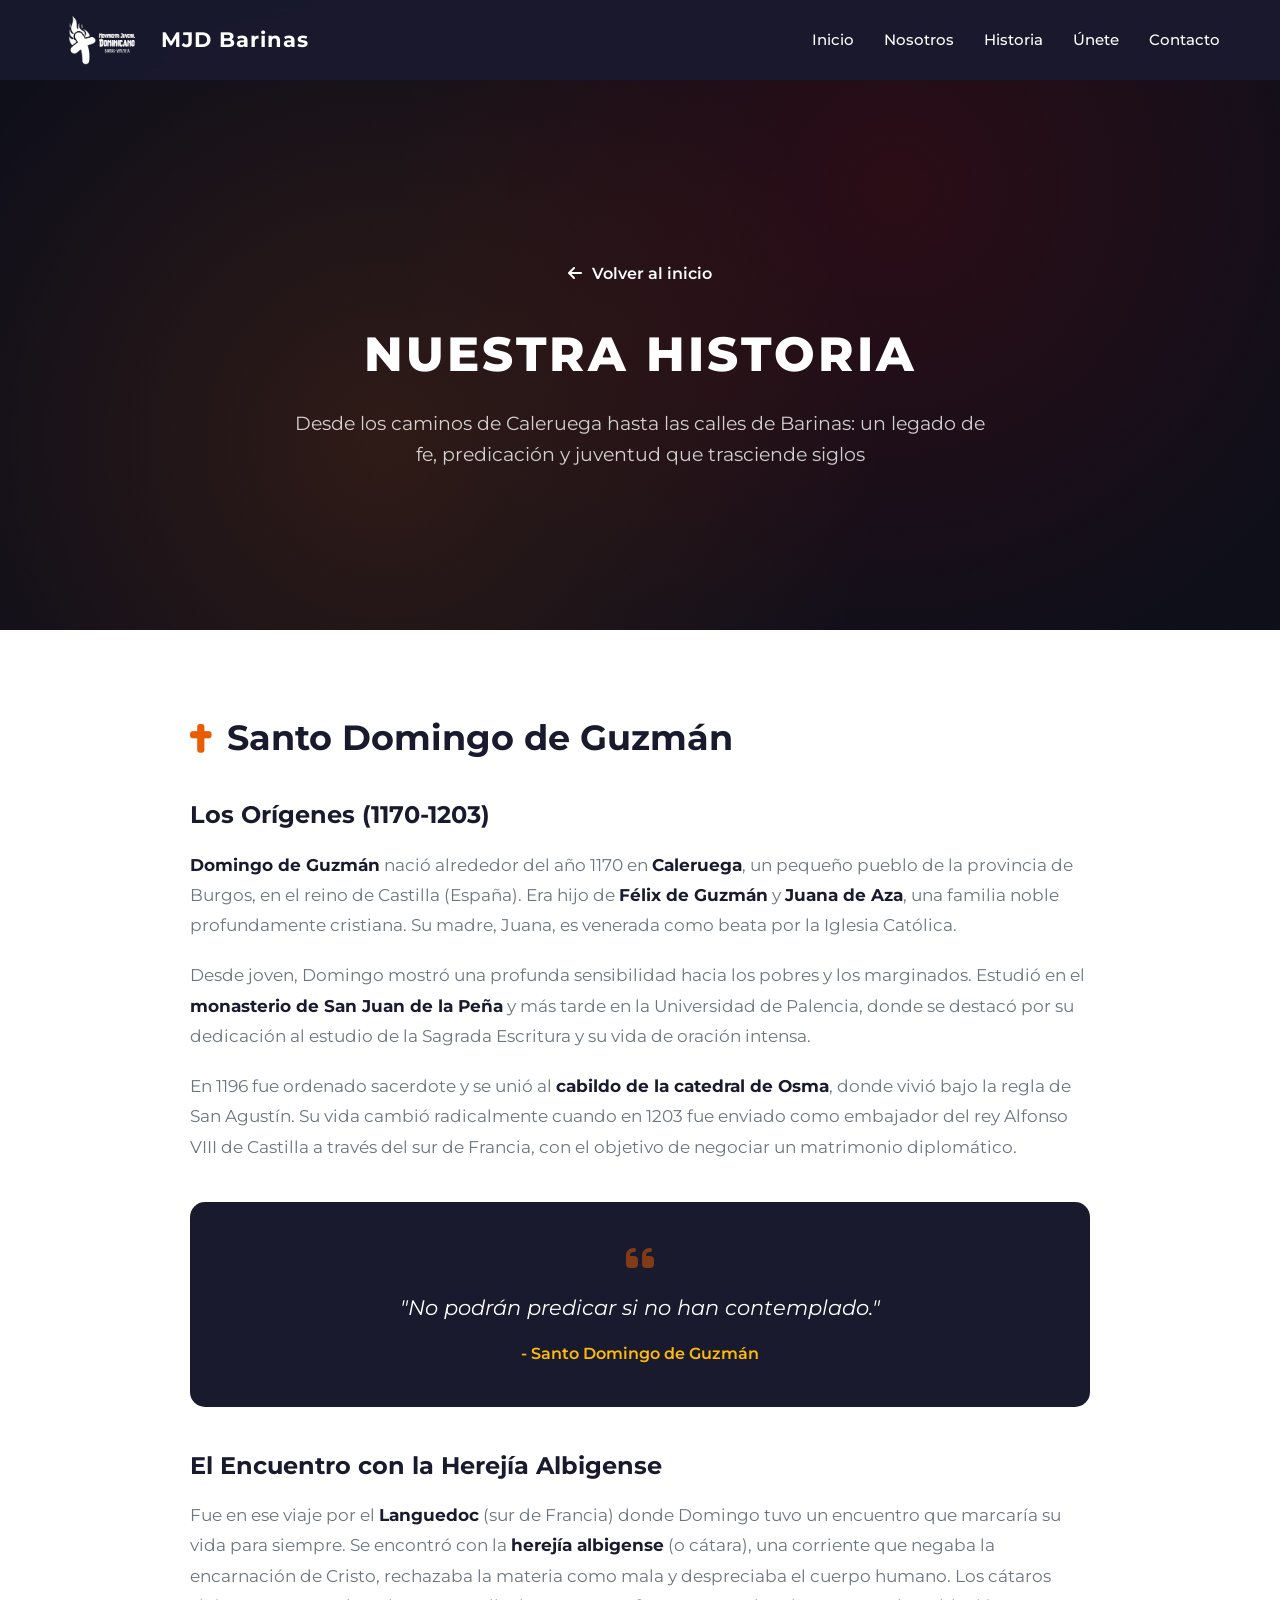
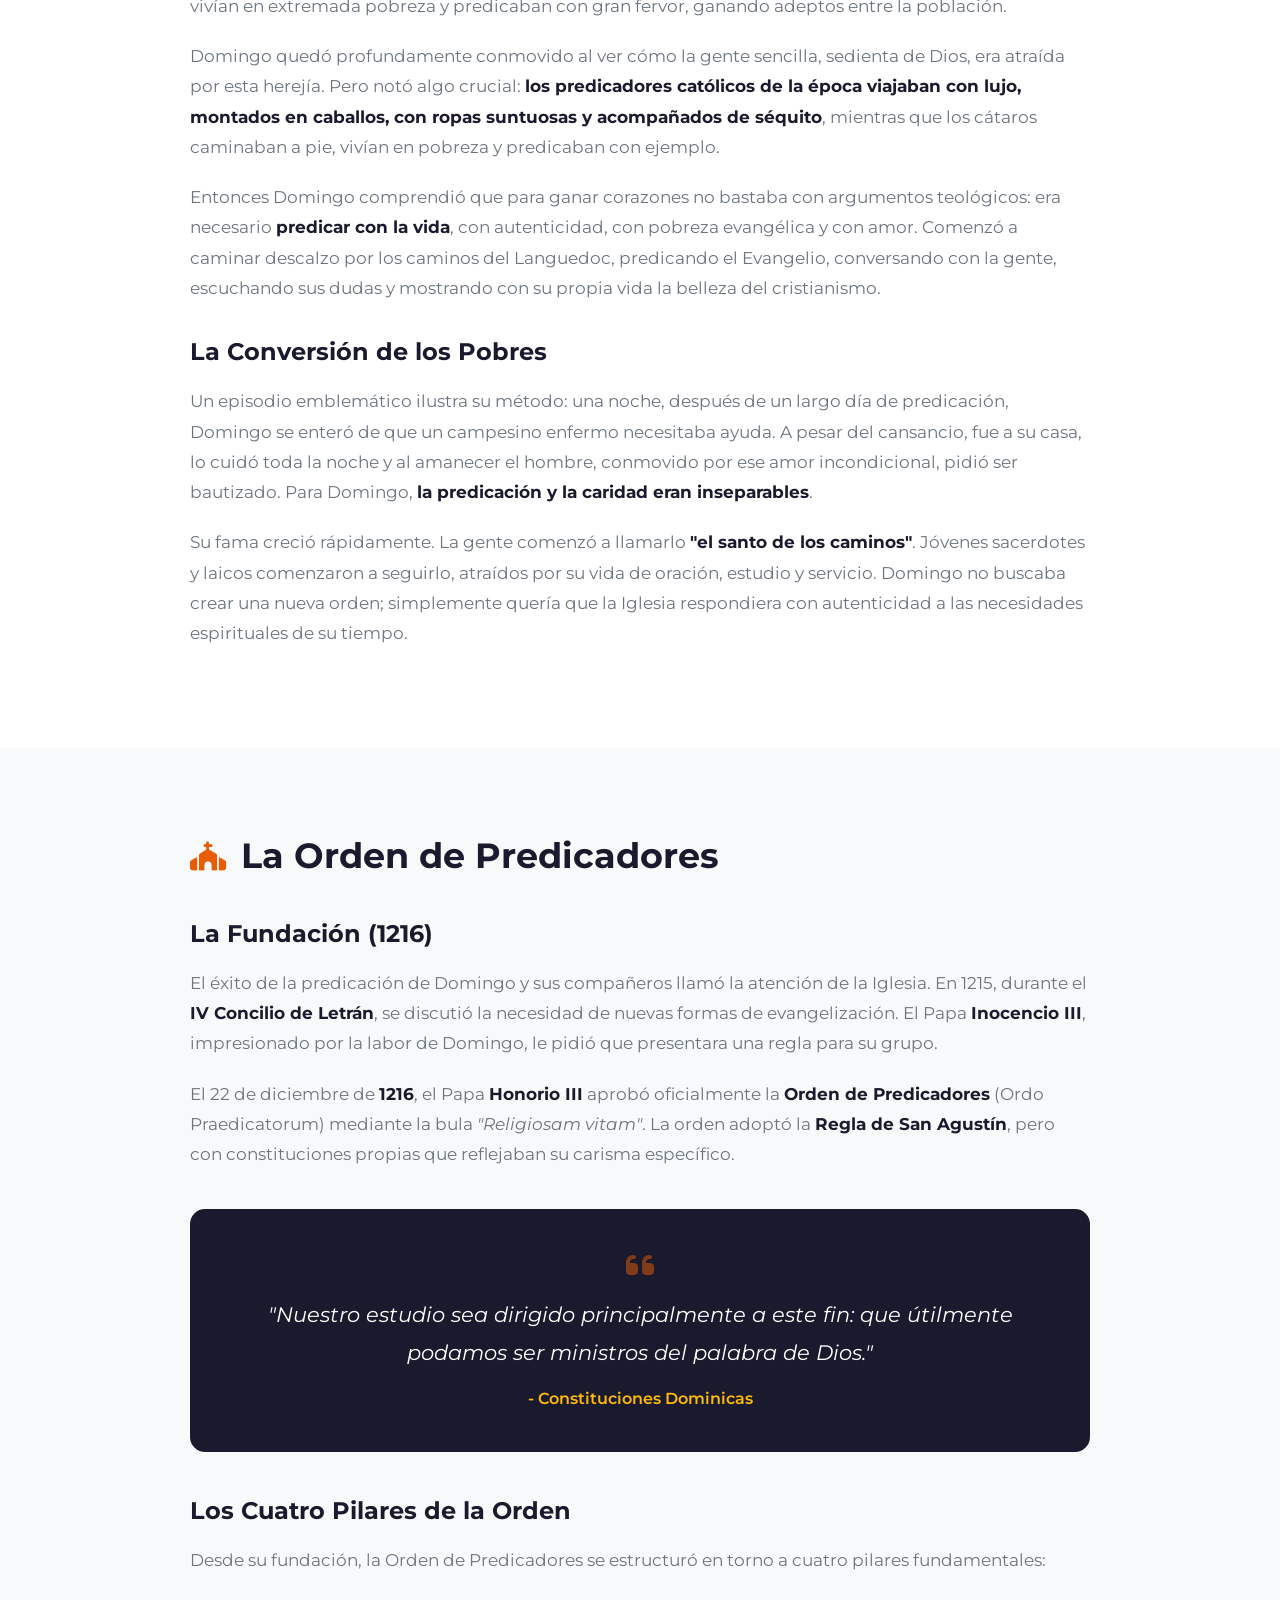
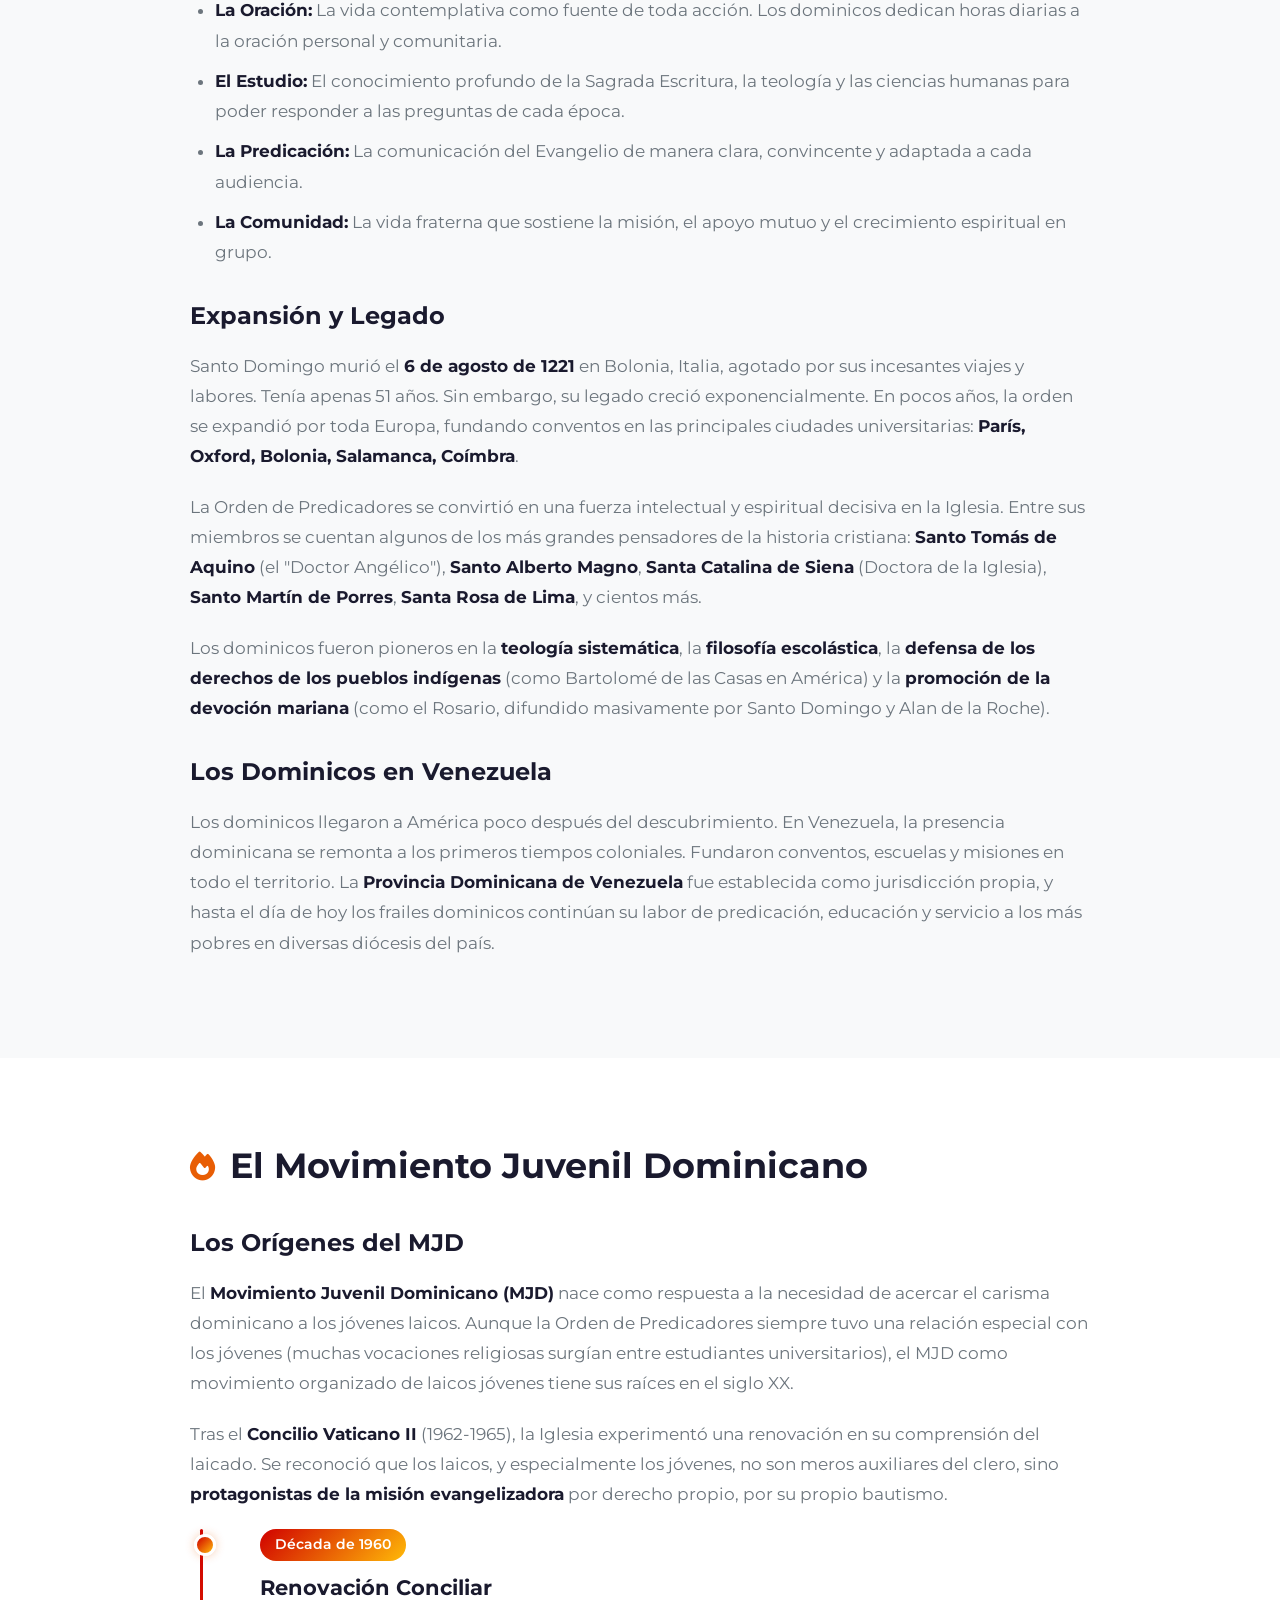
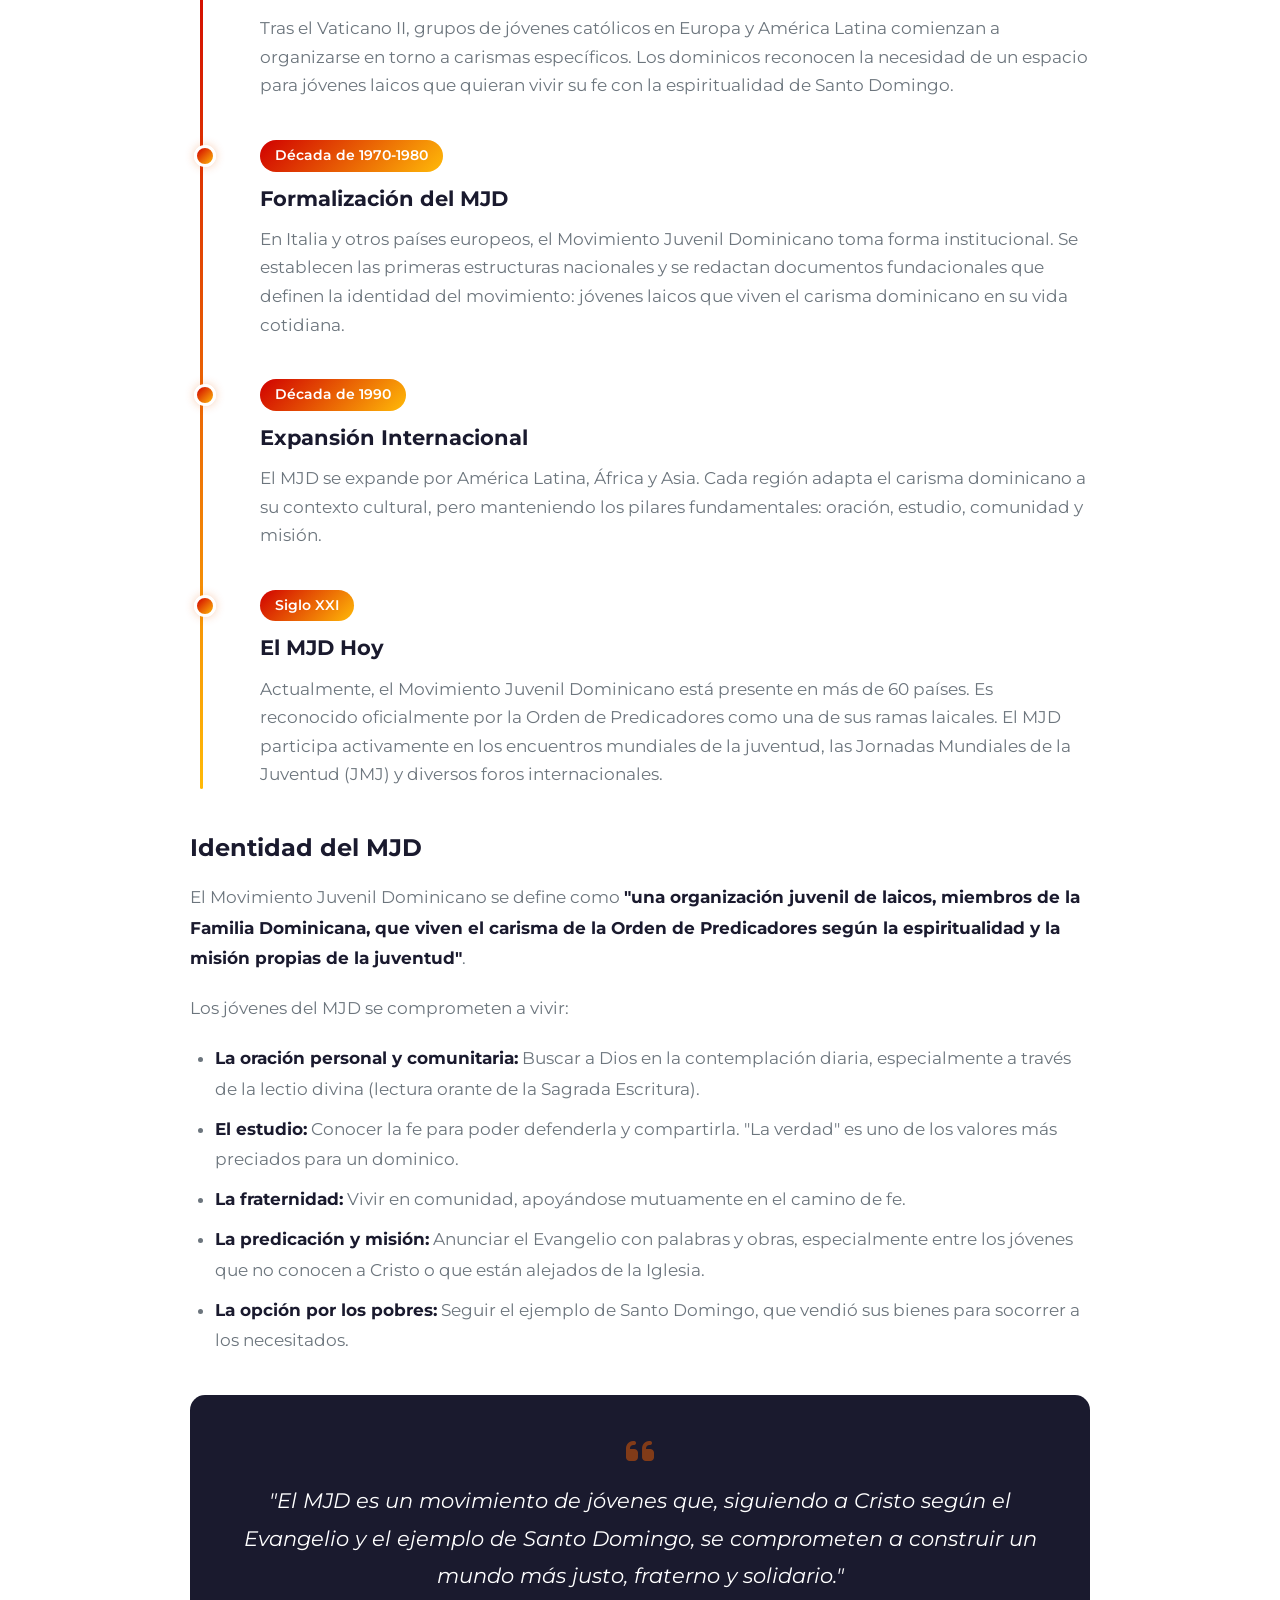
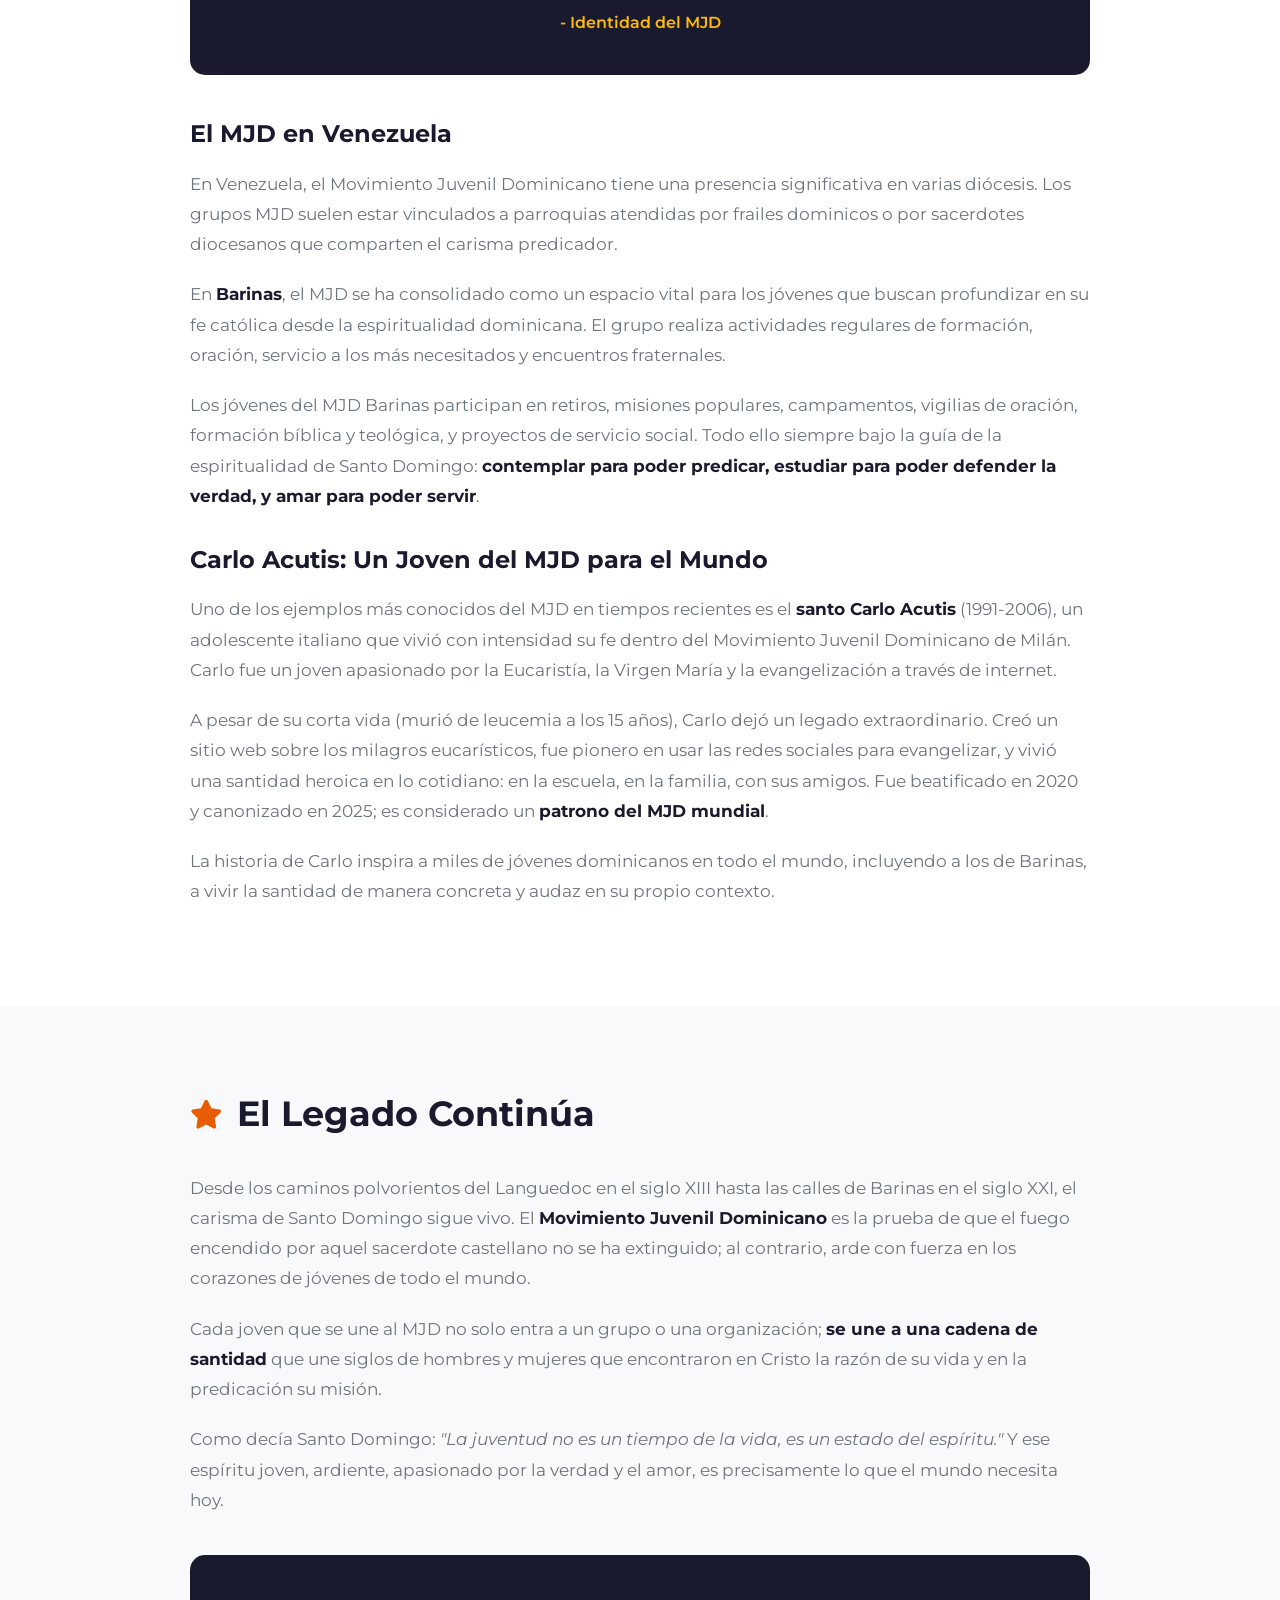
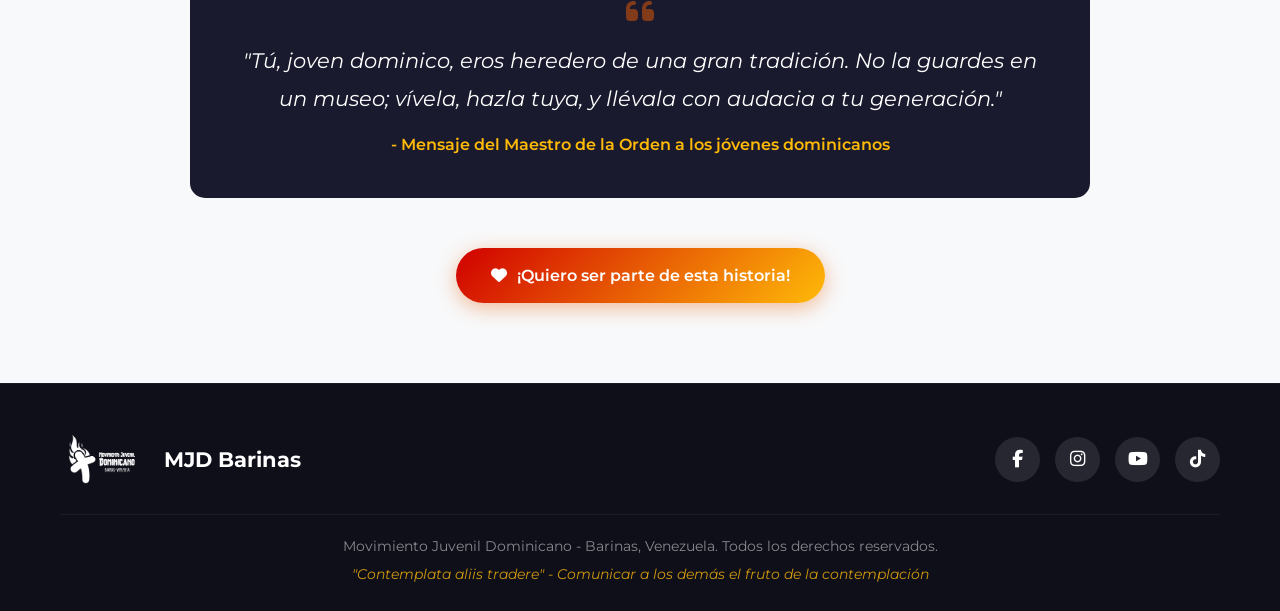
==== commit 83f5773d: "Update historia.html" ====
--- a/historia.html
+++ b/historia.html
@@ -7,6 +7,7 @@
     <link rel="stylesheet" href="styles.css">
     <link href="https://fonts.googleapis.com/css2?family=Montserrat:wght@300;400;600;700;800&display=swap" rel="stylesheet">
     <link rel="stylesheet" href="https://cdnjs.cloudflare.com/ajax/libs/font-awesome/6.4.0/css/all.min.css">
+    <link rel="icon" href=".1.png" type="image/png">
 </head>
 <body>
     <!-- Navegación -->
@@ -74,7 +75,7 @@
                     Domingo quedó profundamente conmovido al ver cómo la gente sencilla, sedienta de Dios, era atraída por esta herejía. Pero notó algo crucial: <strong>los predicadores católicos de la época viajaban con lujo, montados en caballos, con ropas suntuosas y acompañados de séquito</strong>, mientras que los cátaros caminaban a pie, vivían en pobreza y predicaban con ejemplo.
                 </p>
                 <p>
-                    Entonces Domingo comprendió que para ganar corazones no bastaba con argumentos teológicos: era necesario <strong>predicar con la vida</strong>, con autenticidad, con pobreza evangelica y con amor. Comenzó a caminar descalzo por los caminos del Languedoc, predicando el Evangelio, conversando con la gente, escuchando sus dudas y mostrando con su propia vida la belleza del cristianismo.
+                    Entonces Domingo comprendió que para ganar corazones no bastaba con argumentos teológicos: era necesario <strong>predicar con la vida</strong>, con autenticidad, con pobreza evangélica y con amor. Comenzó a caminar descalzo por los caminos del Languedoc, predicando el Evangelio, conversando con la gente, escuchando sus dudas y mostrando con su propia vida la belleza del cristianismo.
                 </p>
 
                 <h3>La Conversión de los Pobres</h3>
@@ -114,7 +115,7 @@
                     <li><strong>La Oración:</strong> La vida contemplativa como fuente de toda acción. Los dominicos dedican horas diarias a la oración personal y comunitaria.</li>
                     <li><strong>El Estudio:</strong> El conocimiento profundo de la Sagrada Escritura, la teología y las ciencias humanas para poder responder a las preguntas de cada época.</li>
                     <li><strong>La Predicación:</strong> La comunicación del Evangelio de manera clara, convincente y adaptada a cada audiencia.</li>
-                    <li><strong>La Pobreza Evangelica:</strong> La renuncia a los bienes materiales para ser libres y cercanos a los pobres.</li>
+                    <li><strong>La Comunidad:</strong> La vida fraterna que sostiene la misión, el apoyo mutuo y el crecimiento espiritual en grupo.</li>
                 </ul>
 
                 <h3>Expansión y Legado</h3>
@@ -205,10 +206,10 @@
 
                 <h3>Carlo Acutis: Un Joven del MJD para el Mundo</h3>
                 <p>
-                    Uno de los ejemplos más conocidos del MJD en tiempos recientes es el <strong>beato Carlo Acutis</strong> (1991-2006), un adolescente italiano que vivió con intensidad su fe dentro del Movimiento Juvenil Dominicano de Milán. Carlo fue un joven apasionado por la Eucaristía, la Virgen María y la evangelización a través de internet.
-                </p>
-                <p>
-                    A pesar de su corta vida (murió de leucemia a los 15 años), Carlo dejó un legado extraordinario. Creó un sitio web sobre los milagros eucarísticos, fue pionero en usar las redes sociales para evangelizar, y vivió una santidad heroica en lo cotidiano: en la escuela, en la familia, con sus amigos. Fue beatificado en 2020 y es considerado un <strong>patrono del MJD mundial</strong>.
+                    Uno de los ejemplos más conocidos del MJD en tiempos recientes es el <strong>santo Carlo Acutis</strong> (1991-2006), un adolescente italiano que vivió con intensidad su fe dentro del Movimiento Juvenil Dominicano de Milán. Carlo fue un joven apasionado por la Eucaristía, la Virgen María y la evangelización a través de internet.
+                </p>
+                <p>
+                    A pesar de su corta vida (murió de leucemia a los 15 años), Carlo dejó un legado extraordinario. Creó un sitio web sobre los milagros eucarísticos, fue pionero en usar las redes sociales para evangelizar, y vivió una santidad heroica en lo cotidiano: en la escuela, en la familia, con sus amigos. Fue beatificado en 2020 y canonizado en 2025; es considerado un <strong>patrono del MJD mundial</strong>.
                 </p>
                 <p>
                     La historia de Carlo inspira a miles de jóvenes dominicanos en todo el mundo, incluyendo a los de Barinas, a vivir la santidad de manera concreta y audaz en su propio contexto.
@@ -241,7 +242,7 @@
 
                 <div style="text-align: center; margin-top: 50px;">
                     <a href="index.html#unirse" class="btn btn-primary">
-                        <i class="fas fa-heart"></i> Quiero ser parte de esta historia
+                        <i class="fas fa-heart"></i> ¡Quiero ser parte de esta historia!
                     </a>
                 </div>
             </div>
